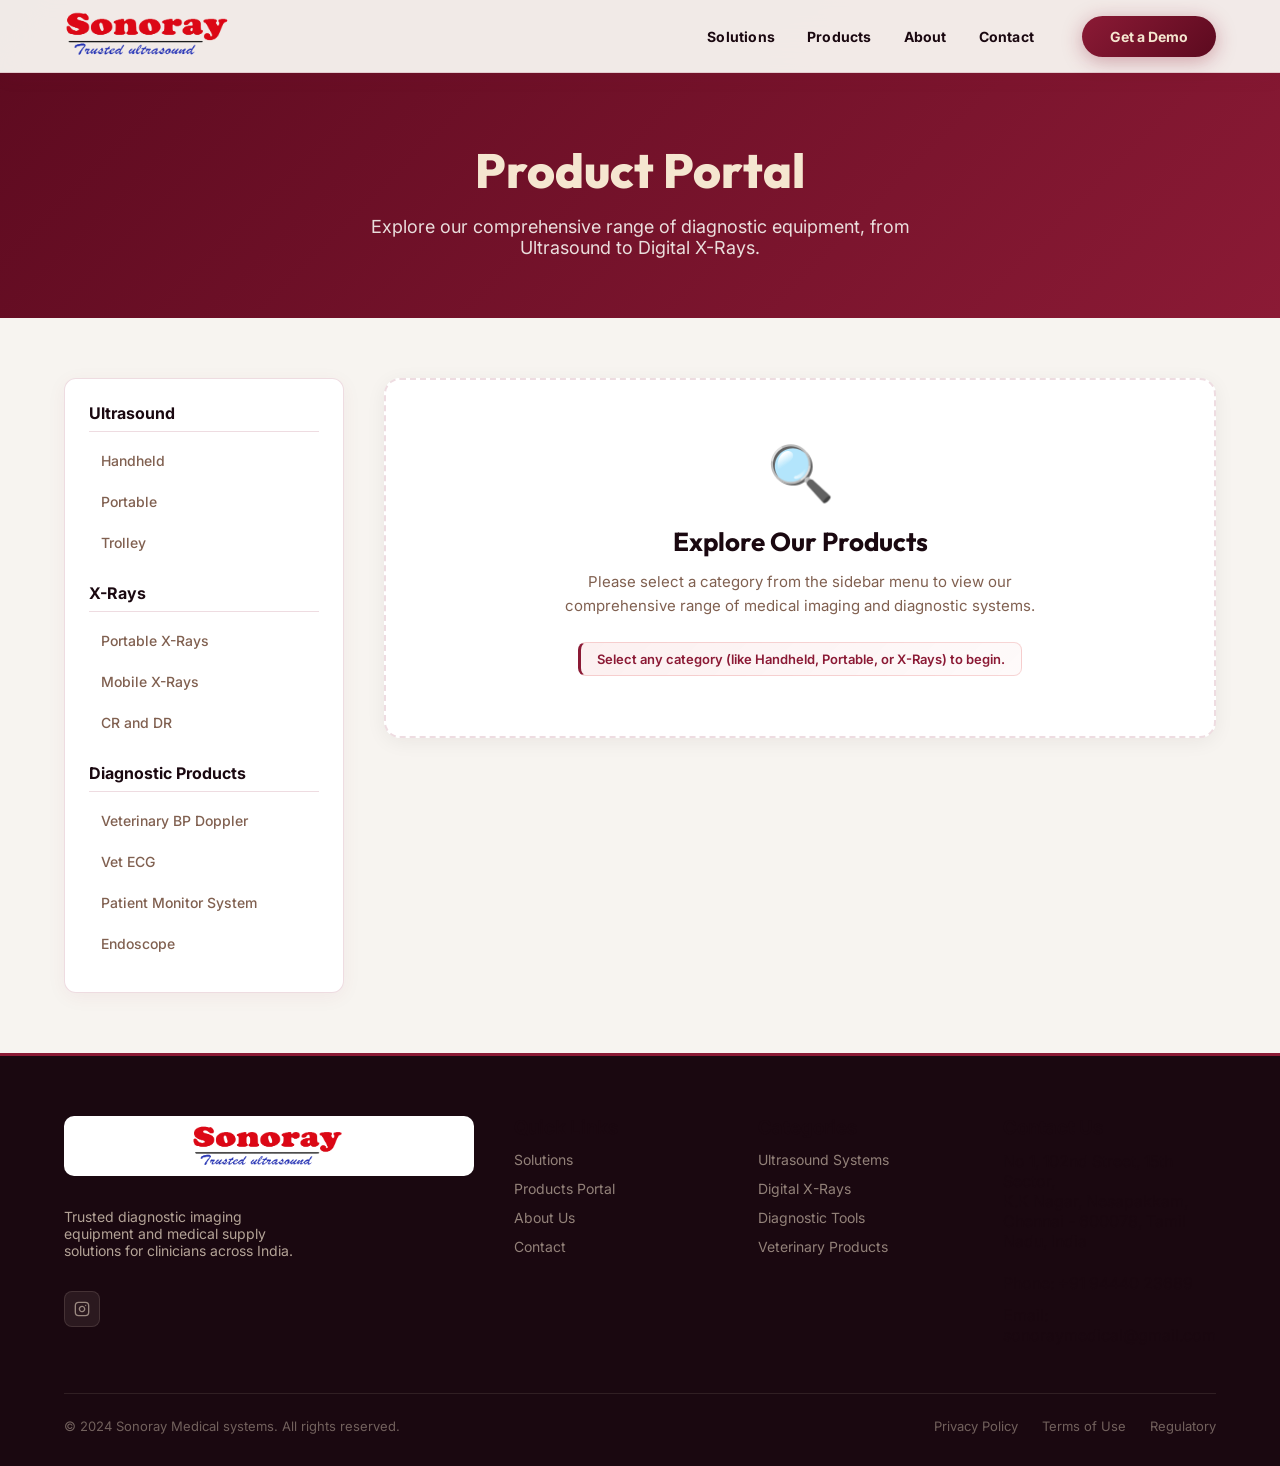
==== products.html @ 0aefc420 "Update footer social links: remove LinkedIn, Twitter/X, YouTube and replace with premium Instagram i" ====
<!DOCTYPE html>
<html lang="en">
<head>
  <meta charset="UTF-8" />
  <meta name="viewport" content="width=device-width, initial-scale=1.0"/>
  <title>Product Portal | Sonoray Medical Systems</title>
  <meta name="description" content="Explore our comprehensive catalogue of Ultrasound, X-Rays, and Diagnostic products."/>
  <link rel="preconnect" href="https://fonts.googleapis.com"/>
  <link rel="preconnect" href="https://fonts.gstatic.com" crossorigin/>
  <link href="https://fonts.googleapis.com/css2?family=Inter:wght@300;400;500;600;700;800;900&family=Outfit:wght@300;400;600;700;800&display=swap" rel="stylesheet"/>
  <link rel="stylesheet" href="style.css?v=6"/>
</head>
<body class="products-page">

  <!-- NAV -->
  <nav id="navbar">
    <div class="nav-inner">
      <a href="index.html" class="logo">
        <img src="sonoray-logo.jpg" alt="Sonoray Medical Systems" class="nav-logo-img"/>
      </a>
      <ul class="nav-links">
        <li><a href="index.html#solutions">Solutions</a></li>
        <li><a href="products.html" class="active" style="color: var(--red); font-weight: 800;">Products</a></li>
        <li><a href="index.html#about">About</a></li>
        <li><a href="index.html#contact">Contact</a></li>
      </ul>
      <a href="index.html#contact" class="btn btn-primary nav-cta">Get a Demo</a>
      <button class="hamburger" id="hamburger" aria-label="Menu">
        <span></span><span></span><span></span>
      </button>
    </div>
    <div class="mobile-menu" id="mobile-menu">
      <a href="index.html#solutions">Solutions</a>
      <a href="products.html" style="color: var(--red); font-weight: 800;">Products</a>
      <a href="index.html#about">About</a>
      <a href="index.html#contact">Contact</a>
      <a href="index.html#contact" class="btn btn-primary">Get a Demo</a>
    </div>
  </nav>

  <!-- PAGE HEADER -->
  <section class="page-header" style="padding: 140px 24px 60px; background: linear-gradient(135deg, var(--red-dark), var(--red)); color: #f5e6d0; text-align: center;">
    <div class="container">
      <h1 style="font-family: 'Outfit', sans-serif; font-size: 48px; font-weight: 800; margin-bottom: 16px;">Product Portal</h1>
      <p style="color: #f7f4f0; font-size: 18px; max-width: 600px; margin: 0 auto; opacity: 0.9;">Explore our comprehensive range of diagnostic equipment, from Ultrasound to Digital X-Rays.</p>
    </div>
  </section>

  <!-- PORTAL LAYOUT -->
  <section class="portal-section" style="padding: 60px 0; background: var(--bg);">
    <div class="container portal-layout">
      <!-- SIDEBAR -->
      <aside class="portal-sidebar">
        
        <div class="sidebar-category">
           <h3>Ultrasound</h3>
           <ul>
             <li><a href="#" class="portal-link" data-target="us-handheld">Handheld</a></li>
             <li><a href="#" class="portal-link" data-target="us-portable">Portable</a></li>
             <li><a href="#" class="portal-link" data-target="us-trolley">Trolley</a></li>
           </ul>
        </div>
        
        <div class="sidebar-category">
           <h3>X-Rays</h3>
           <ul>
             <li><a href="#" class="portal-link" data-target="xr-portable">Portable X-Rays</a></li>
             <li><a href="#" class="portal-link" data-target="xr-mobile">Mobile X-Rays</a></li>
             <li><a href="#" class="portal-link" data-target="xr-crdr">CR and DR</a></li>
           </ul>
        </div>

        <div class="sidebar-category">
           <h3>Diagnostic Products</h3>
           <ul>
             <li><a href="#" class="portal-link" data-target="diag-vetbp">Veterinary BP Doppler</a></li>
             <li><a href="#" class="portal-link" data-target="diag-vetecg">Vet ECG</a></li>
             <li><a href="#" class="portal-link" data-target="diag-monitor">Patient Monitor System</a></li>
             <li><a href="#" class="portal-link" data-target="diag-endoscope">Endoscope</a></li>
           </ul>
        </div>
      </aside>

      <!-- MAIN CONTENT -->
      <main class="portal-content">
         
         <!-- WELCOME PANE -->
         <div id="us-welcome" class="portal-pane" style="display: block; text-align: center; padding: 60px 24px; border: 2px dashed var(--border); border-radius: var(--radius); background: #fff; box-shadow: var(--shadow2);">
            <div style="font-size: 54px; margin-bottom: 20px; animation: float 4s ease-in-out infinite;">🔍</div>
            <h2 style="font-family: 'Outfit', sans-serif; font-size: 26px; color: var(--text); margin-bottom: 12px;">Explore Our Products</h2>
            <p style="color: var(--text2); font-size: 15px; max-width: 480px; margin: 0 auto 24px; line-height: 1.6;">Please select a category from the sidebar menu to view our comprehensive range of medical imaging and diagnostic systems.</p>
            <div class="prod-highlight" style="display: inline-block; margin: 0 auto; padding: 8px 16px; border-left: 3px solid var(--red);">
              Select any category (like Handheld, Portable, or X-Rays) to begin.
            </div>
         </div>
         
         <!-- ULTRASOUND: HANDHELD -->
         <div id="us-handheld" class="portal-pane" style="display: none;">
             <div class="section-header" style="text-align: left; margin-bottom: 40px;">
               <span class="section-tag">Ultrasound</span>
               <h2 style="font-size: 32px;">Handheld Probes</h2>
               <p>Ultra-portable, pocket-sized ultrasound devices compatible with smartphones and tablets for point-of-care and veterinary imaging.</p>
             </div>

             <!-- Edan Nano C5 EXP -->
             <div class="prod-detail-card" id="nano-c5">
               <div class="prod-detail-img-wrap">
                 <img src="nano-c5.jpg?v=1" alt="Edan Nano C5 EXP" class="prod-detail-img"/>
                 <div class="prod-model-badge">Nano C5 EXP</div>
               </div>
               <div class="prod-detail-content">
                 <div class="product-brand-tag">EDAN</div>
                 <h3>Edan Nano C5 EXP <span class="prod-type-label">Wireless Handheld Probe</span></h3>
                 <p class="prod-applications"><strong>Key Highlights:</strong> Pocket-sized wireless probe offering exceptional durability and continuous scanning via Android devices.</p>
                 <ul class="prod-features">
                   <li><strong>Compatibility:</strong> Suitable for both Human &amp; Veterinary diagnostics</li>
                   <li>Frequency: 2 - 5 MHz</li>
                   <li>Scan Modes: B, C, M, PW</li>
                   <li>Weight: Approx. 240g</li>
                   <li>Type-C Charging (Up to 5 hours continuous scanning)</li>
                   <li>Android Phones and Tablet Support</li>
                   <li>IP67 Durability (Water and Dust Resistant)</li>
                 </ul>
                 <a href="index.html#contact" class="btn btn-outline">Enquire Now</a>
               </div>
             </div>

             <!-- Edan Nano L12 EXP -->
             <div class="prod-detail-card reverse" id="nano-l12">
               <div class="prod-detail-img-wrap">
                 <img src="nano-l12.jpg?v=1" alt="Edan Nano L12 EXP" class="prod-detail-img"/>
                 <div class="prod-model-badge">Nano L12 EXP</div>
               </div>
               <div class="prod-detail-content">
                 <div class="product-brand-tag">EDAN</div>
                 <h3>Edan Nano L12 EXP <span class="prod-type-label">Linear Handheld Probe</span></h3>
                 <p class="prod-applications"><strong>Key Highlights:</strong> High-frequency linear probe supporting both wired and wireless connection for precise superficial imaging.</p>
                 <ul class="prod-features">
                   <li><strong>Compatibility:</strong> Suitable for both Human &amp; Veterinary diagnostics</li>
                   <li>Frequency: 4.0 - 13.0 MHz</li>
                   <li>Scanning Depth: 0.5cm - 10cm</li>
                   <li>Scan Modes: B, C, M, PW, Power Doppler</li>
                   <li>Weight: Approx. 216g</li>
                   <li>Wired and Wireless connection to Android devices</li>
                   <li>Type-C Charging (Up to 5 hours continuous scanning)</li>
                 </ul>
                 <a href="index.html#contact" class="btn btn-outline">Enquire Now</a>
               </div>
             </div>

             <!-- Wired Endorectal Probe -->
             <div class="prod-detail-card" id="wired-endorectal">
               <div class="prod-detail-img-wrap">
                 <img src="wired-endorectal.jpg?v=1" alt="Wired Endorectal Probe" class="prod-detail-img"/>
                 <div class="prod-model-badge">Endorectal</div>
               </div>
               <div class="prod-detail-content">
                 <div class="product-brand-tag">SONORAY</div>
                 <h3>Wired Endorectal <span class="prod-type-label">Portable Vet Probe</span></h3>
                 <p class="prod-applications"><strong>Key Highlights:</strong> Specialised large animal pregnancy scanner compatible directly with Android smartphones and tablets.</p>
                 <ul class="prod-features">
                   <li><strong>Compatibility:</strong> Specialised for Veterinary diagnostics</li>
                   <li>Frequency: 5.5 - 7.5 MHz</li>
                   <li>Scan Depth: 3.0 to 12.0 cm</li>
                   <li>Scan Modes: B, M, 2B</li>
                   <li>Android Smartphones and Tablets Compatible</li>
                   <li>Portable Handheld Endo Rectal Probe design</li>
                 </ul>
                 <a href="index.html#contact" class="btn btn-outline">Enquire Now</a>
               </div>
             </div>

             <!-- Farm Scanner -->
             <div class="prod-detail-card reverse" id="farm-scanner">
               <div class="prod-detail-img-wrap">
                 <img src="farm-scanner.jpg?v=1" alt="Farm Scanner" class="prod-detail-img"/>
                 <div class="prod-model-badge featured-model">Farm Scanner</div>
               </div>
               <div class="prod-detail-content">
                 <div class="product-brand-tag">SONORAY</div>
                 <h3>Farm Scanner <span class="prod-type-label">Portable Veterinary Unit</span></h3>
                 <p class="prod-applications"><strong>Key Highlights:</strong> Rugged, standalone portable scanner with built-in color display designed for field veterinary work.</p>
                 <ul class="prod-features">
                   <li><strong>Compatibility:</strong> Specialised for Veterinary diagnostics</li>
                   <li>Frequency: 2.0 - 10.0 MHz</li>
                   <li>5.8 inch Color Transflective TFT Display</li>
                   <li>Weight: 0.6 kg (including battery)</li>
                   <li>Dimensions: 250mm x 120mm x 40mm</li>
                   <li>420 frame cine loop memory</li>
                 </ul>
                 <a href="index.html#contact" class="btn btn-primary">Enquire Now</a>
               </div>
             </div>

             <!-- Interchangeable Probes System -->
             <div class="prod-detail-card" id="interchangeable-probes">
               <div class="prod-detail-img-wrap">
                 <img src="interchangeable-probes.jpg?v=1" alt="Interchangeable Probes Ultrasound" class="prod-detail-img"/>
                 <div class="prod-model-badge">Multi-Probe System</div>
               </div>
               <div class="prod-detail-content">
                 <div class="product-brand-tag">SONORAY</div>
                 <h3>Interchangeable Probes <span class="prod-type-label">Versatile Pocket Ultrasound</span></h3>
                 <p class="prod-applications"><strong>Key Highlights:</strong> A single pocket-sized base unit that supports 10 different interchangeable 128-element probes for ultimate versatility.</p>
                 <ul class="prod-features">
                   <li><strong>Compatibility:</strong> Suitable for both Human &amp; Veterinary diagnostics</li>
                   <li>Pocket Sized Ultrasound with 10 interchangeable probes</li>
                   <li>128 Elements Probes</li>
                   <li>Imaging modes: B, B+B, B/M, C, PW, PDI, B+C+PW</li>
                   <li>Android, iOS, Windows Supported</li>
                   <li>Supports Wireless and USB Type-C Wired Charging</li>
                   <li>Dual-screen analysis, image/video saving, annotations, &amp; report printing</li>
                 </ul>
                 <a href="index.html#contact" class="btn btn-outline">Enquire Now</a>
               </div>
             </div>

             <!-- C10 RS Microconvex Wireless Probe -->
             <div class="prod-detail-card reverse" id="c10rs-probe">
               <div class="prod-detail-img-wrap">
                 <img src="c10rs-probe.jpg?v=1" alt="C10 RS Microconvex Wireless Probe" class="prod-detail-img"/>
                 <div class="prod-model-badge">C10 RS Microconvex</div>
               </div>
               <div class="prod-detail-content">
                 <div class="product-brand-tag">SONORAY</div>
                 <h3>C10 RS Microconvex <span class="prod-type-label">Wireless Probe</span></h3>
                 <p class="prod-applications"><strong>Key Highlights:</strong> High-performance wireless microconvex probe with a massive 4200 mAh battery for extended use.</p>
                 <ul class="prod-features">
                   <li><strong>Compatibility:</strong> Suitable for both Human &amp; Veterinary diagnostics</li>
                   <li>Frequency: 5 - 7 MHz</li>
                   <li>Scanning Depth: 60mm to 160 mm</li>
                   <li>Imaging Modes: B, B+M, C, PW, Power Doppler</li>
                   <li>Supporting Devices: Android, iOS, Windows</li>
                   <li>Massive Battery: 4200 mAh</li>
                   <li>Weight: 221g</li>
                 </ul>
                 <a href="index.html#contact" class="btn btn-outline">Enquire Now</a>
               </div>
             </div>

         </div>

         <!-- ULTRASOUND: PORTABLE -->
         <div id="us-portable" class="portal-pane" style="display: none;">
             <div class="section-header" style="text-align: left; margin-bottom: 40px;">
               <span class="section-tag">Ultrasound</span>
               <h2 style="font-size: 32px;">Portable Systems</h2>
               <p>Lightweight, versatile diagnostic systems designed for point-of-care and mobile applications.</p>
             </div>
             
             <!-- DS-30 Plus -->
             <div class="prod-detail-card" id="ds30plus">
               <div class="prod-detail-img-wrap">
                 <img src="ds30plus.png?v=1" alt="DS-30 Plus Ultrasound Machine" class="prod-detail-img"/>
                 <div class="prod-model-badge">DS-30 Plus</div>
               </div>
               <div class="prod-detail-content">
                 <div class="product-brand-tag">SONORAY</div>
                 <h3>DS-30 Plus <span class="prod-type-label">Digital Ultrasonic Diagnostic Imaging System</span></h3>
                 <p class="prod-applications"><strong>Applications:</strong> Abdominal &middot; Urology &middot; GYN &middot; OB &middot; Pediatric &middot; Small Parts &middot; Cardiology &middot; Peripheral Vessels</p>
                 <ul class="prod-features">
                   <li><strong>Compatibility:</strong> Suitable for both Human & Veterinary diagnostics</li>
                   <li>12.1" TFT LCD Monitor</li>
                   <li>Dual Transducer Connector</li>
                   <li>THI &ndash; Tissue Harmonic Imaging</li>
                   <li>8 Segment TGC</li>
                   <li>Weighs Only 6 Kgs</li>
                   <li>Pulse Wave Doppler</li>
                   <li>Imaging Modes: B, B+B, B+M, M, 4B</li>
                   <li>Up to 4GB Expandable Memory</li>
                   <li>256 Frames Cine Loop</li>
                 </ul>
                 <a href="index.html#contact" class="btn btn-outline">Enquire Now</a>
               </div>
             </div>

             <!-- DS-50 -->
             <div class="prod-detail-card reverse" id="ds50">
               <div class="prod-detail-img-wrap">
                 <img src="ds50.png?v=1" alt="DS-50 Digital Color Doppler" class="prod-detail-img"/>
                 <div class="prod-model-badge">DS-50</div>
               </div>
               <div class="prod-detail-content">
                 <div class="product-brand-tag">SONORAY</div>
                 <h3>DS-50 <span class="prod-type-label">Digital Color Doppler System</span></h3>
                 <p class="prod-applications"><strong>Imaging Modes:</strong> B &middot; B+B &middot; CPA &middot; DPD &middot; 4B &middot; B/M &middot; M &middot; THI &middot; PW</p>
                 <ul class="prod-features">
                   <li><strong>Compatibility:</strong> Suitable for both Human & Veterinary diagnostics</li>
                   <li>12.1" LED Monitor with Tilt Facility (30&deg;)</li>
                   <li>2 Transducer Connectors</li>
                   <li>Colour Power Angio</li>
                   <li>Linux Based System</li>
                   <li>Speckle Reduction Algorithm (SRA)</li>
                   <li>Compound Imaging &amp; Trapezoid Imaging</li>
                   <li>i-Imaging (Intelligent Image Optimization)</li>
                   <li>Automatic PW Trace</li>
                   <li>Multi Frequency Transducers</li>
                   <li>2000+ Image Storage</li>
                   <li>256 Frames CINE Loop &middot; 1 USB Port</li>
                 </ul>
                 <a href="index.html#contact" class="btn btn-outline">Enquire Now</a>
               </div>
             </div>

             <!-- DS-50 Plus -->
             <div class="prod-detail-card" id="ds50plus">
               <div class="prod-detail-img-wrap">
                 <img src="ds50plus.png?v=1" alt="DS-50 Plus Digital Color Doppler" class="prod-detail-img"/>
                 <div class="prod-model-badge featured-model">DS-50 Plus</div>
               </div>
               <div class="prod-detail-content">
                 <div class="product-brand-tag">SONORAY</div>
                 <h3>DS-50 Plus <span class="prod-type-label">Digital Color Doppler System</span></h3>
                 <p class="prod-applications"><strong>Imaging Modes:</strong> B &middot; B+B &middot; 4B &middot; M &middot; Color &middot; PWD &middot; HPRF &middot; Power Doppler &middot; DUAL LIVE (B &amp; Color/PDI) &middot; Duplex / Triplex Imaging</p>
                 <ul class="prod-features">
                   <li><strong>Compatibility:</strong> Suitable for both Human & Veterinary diagnostics</li>
                   <li>12.1" LCD Monitor</li>
                   <li>2 Transducer Connectors</li>
                   <li>Speckle Reduction Algorithm (SRA)</li>
                   <li>THI &middot; TSI &middot; Digital Beam Forming</li>
                   <li>Spatial Compound Imaging</li>
                   <li>Phase Inversion Harmonic Imaging</li>
                   <li>Multi Frequency Transducers</li>
                   <li>Software: OB &middot; GYN &middot; Cardiac &middot; Small Parts &middot; URO &middot; Peripheral &middot; Carotid &middot; Thyroid &middot; MSK &middot; Vascular</li>
                   <li>500GB Inbuilt Hard Disk</li>
                 </ul>
                 <div class="prod-highlight">&#10022; Ideal for multi-specialty clinics &amp; radiology centres</div>
                 <a href="index.html#contact" class="btn btn-primary">Enquire Now</a>
               </div>
             </div>

             <!-- DS-100 Plus -->
             <div class="prod-detail-card reverse" id="ds100plus">
               <div class="prod-detail-img-wrap">
                 <img src="ds100plus.png?v=1" alt="DS-100 Plus Portable Color Doppler" class="prod-detail-img"/>
                 <div class="prod-model-badge">DS-100 Plus</div>
               </div>
               <div class="prod-detail-content">
                 <div class="product-brand-tag">SONORAY</div>
                 <h3>DS-100 Plus <span class="prod-type-label">Digital Portable Color Doppler</span></h3>
                 <p class="prod-applications"><strong>Key Highlights:</strong> Lightweight portable system with internal battery &mdash; designed for ward rounds &amp; mobile use</p>
                 <ul class="prod-features">
                   <li><strong>Compatibility:</strong> Suitable for both Human & Veterinary diagnostics</li>
                   <li>15.6" Monitor &amp; 10.1" Touch Pad</li>
                   <li>Weight Less Than 4.5 Kgs</li>
                   <li>In-built Battery &mdash; 2 Hours Continuous Use</li>
                   <li>Color Doppler Flow Imaging</li>
                   <li>Pulse Wave / Continuous Wave Doppler</li>
                   <li>Power Doppler &amp; Adoptive Doppler Imaging</li>
                   <li>Trapezoidal Imaging</li>
                   <li>Tissue Harmonic Imaging</li>
                   <li>Anatomical M-Mode for Cardiac Imaging</li>
                   <li>Internal Image Storage 500GB</li>
                   <li>Android Operated System</li>
                 </ul>
                 <a href="index.html#contact" class="btn btn-outline">Enquire Now</a>
               </div>
             </div>

             <!-- SonoScape E2V -->
             <div class="prod-detail-card" id="sonoscape-e2v">
               <div class="prod-detail-img-wrap">
                 <img src="ss-e2v.png?v=1" alt="SonoScape E2V" class="prod-detail-img ss-machine-img"/>
                 <div class="prod-model-badge">E2V</div>
               </div>
               <div class="prod-detail-content">
                 <div class="product-brand-tag ss-brand-tag">SONOSCAPE</div>
                 <h3>SonoScape E2V <span class="prod-type-label">Portable Color Doppler System</span></h3>
                 <p class="prod-applications"><strong>Applications:</strong> Abdominal &middot; Gynecology &middot; Obstetrics &middot; Cardiology &middot; MSK &middot; Small Parts &middot; Ophthalmology &middot; Anesthesiology</p>
                 <ul class="prod-features">
                   <li>15.6" HD LCD Monitor with Full-Screen Mode</li>
                   <li>Lightweight &amp; Compact &mdash; approx. 6 Kgs</li>
                   <li>2 Active Probe Ports (expandable to 3)</li>
                   <li>90 Min Battery Life (up to 3 hrs with extender)</li>
                   <li>Dynamic Multi-Beam Imaging (&mu;-Scan)</li>
                   <li>Spatial Compound Imaging &amp; THI</li>
                   <li>Color Doppler &middot; Power Doppler &middot; PW &middot; CW Doppler</li>
                   <li>Real-Time Panoramic Imaging &amp; Vis-Needle</li>
                   <li>DICOM 3.0 Compliant &middot; 2&times; USB Ports</li>
                   <li>One-Click Auto-Optimization</li>
                 </ul>
                 <a href="index.html#contact" class="btn btn-sonoscape">Enquire Now</a>
               </div>
             </div>

         </div>

         <!-- ULTRASOUND: TROLLEY -->
         <div id="us-trolley" class="portal-pane" style="display: none;">
             <div class="section-header" style="text-align: left; margin-bottom: 40px;">
               <span class="section-tag">Ultrasound</span>
               <h2 style="font-size: 32px;">Trolley Systems</h2>
               <p>Advanced diagnostic workstations built for high-volume imaging centers and multi-specialty hospitals.</p>
             </div>
             
             <!-- DS-150 Plus -->
             <div class="prod-detail-card" id="ds150plus">
               <div class="prod-detail-img-wrap">
                 <img src="ds150plus.png?v=1" alt="DS-150 Plus Digital Color Doppler" class="prod-detail-img"/>
                 <div class="prod-model-badge featured-model">DS-150 Plus</div>
               </div>
               <div class="prod-detail-content">
                 <div class="product-brand-tag">SONORAY</div>
                 <h3>DS-150 Plus <span class="prod-type-label">Digital Color Doppler</span></h3>
                 <p class="prod-applications"><strong>Imaging Modes:</strong> B &middot; B/B &middot; B/M &middot; 4B &middot; Color Doppler Flow Imaging &middot; Pulse Wave Doppler &middot; Power Doppler</p>
                 <ul class="prod-features">
                   <li><strong>Compatibility:</strong> Suitable for both Human & Veterinary diagnostics</li>
                   <li>19" LCD Monitor</li>
                   <li>4 Ports Connector</li>
                   <li>Speckle Resistance</li>
                   <li>Multi-Beam Forming &amp; Beam Forming Optimization</li>
                   <li>Spatial Compound Imaging</li>
                   <li>Large Capacity Integrated Hard Disk</li>
                   <li>Multi Frequency Transducers</li>
                   <li>Software: ABD &middot; OB &middot; GYN &middot; Cardiac &middot; Small Parts &middot; URO &middot; Vascular</li>
                   <li>180&deg; Rotatable Display</li>
                 </ul>
                 <div class="prod-highlight">&#10022; Premium trolley system for high-volume radiology departments</div>
                 <a href="index.html#contact" class="btn btn-primary">Enquire Now</a>
               </div>
             </div>

             <!-- DS-200 Plus -->
             <div class="prod-detail-card reverse" id="ds200plus">
               <div class="prod-detail-img-wrap">
                 <img src="ds200plus.png?v=2" alt="DS-200 Plus Trolley Color Doppler" class="prod-detail-img"/>
                 <div class="prod-model-badge featured-model">DS-200 Plus</div>
               </div>
               <div class="prod-detail-content">
                 <div class="product-brand-tag">SONORAY</div>
                 <h3>DS-200 Plus <span class="prod-type-label">Digital Trolley Color Doppler</span></h3>
                 <p class="prod-applications"><strong>Key Highlights:</strong> Flagship trolley system with the most comprehensive imaging modes and software packages</p>
                 <ul class="prod-features">
                   <li><strong>Compatibility:</strong> Suitable for both Human & Veterinary diagnostics</li>
                   <li>21.5" Monitor &amp; 14" Touch Pad</li>
                   <li>Standard 3 Ports Connectivity Simultaneously</li>
                   <li>In-built Battery &mdash; 2 Hours Continuous Use</li>
                   <li>Color Doppler Flow Imaging</li>
                   <li>Pulse Wave / Continuous Wave Doppler</li>
                   <li>Tissue Harmonic Imaging</li>
                   <li>Elastography Imaging</li>
                   <li>Auto IMT &middot; Anatomic M-Mode</li>
                   <li>TAI &ndash; Tissue Adopting Imaging</li>
                   <li>TDI &ndash; Tissue Doppler Imaging</li>
                   <li>Trapezoidal Imaging</li>
                   <li>eLearn Instruction Software</li>
                   <li>Internal Image Storage 500GB</li>
                   <li>Output: S-Video &middot; 2&times; USB &middot; HDMI &middot; Ethernet</li>
                 </ul>
                 <div class="prod-highlight">&#10022; Top-of-the-line flagship &mdash; ideal for tertiary care &amp; advanced imaging centres</div>
                 <a href="index.html#contact" class="btn btn-primary">Enquire Now</a>
               </div>
             </div>
             
             <!-- SonoScape S12 -->
             <div class="prod-detail-card" id="sonoscape-s12">
               <div class="prod-detail-img-wrap">
                 <img src="ss-s12.png?v=1" alt="SonoScape S12" class="prod-detail-img ss-machine-img"/>
                 <div class="prod-model-badge">S12</div>
               </div>
               <div class="prod-detail-content">
                 <div class="product-brand-tag ss-brand-tag">SONOSCAPE</div>
                 <h3>SonoScape S12 <span class="prod-type-label">Color Doppler Trolley System</span></h3>
                 <p class="prod-applications"><strong>Imaging Modes:</strong> B &middot; M &middot; Color Doppler &middot; DPI &middot; PW Doppler &middot; Anatomical M &middot; Color M &middot; Duplex &middot; 3D/4D</p>
                 <ul class="prod-features">
                   <li>15" HD LED Articulating Monitor</li>
                   <li>4 Active Transducer Ports</li>
                   <li>3D/4D Imaging &mdash; ideal for OB/GYN</li>
                   <li>Pulse Inversion Harmonic Imaging</li>
                   <li>&mu;-Scan Speckle Reduction Technology</li>
                   <li>Spatial Compound Imaging (SCI)</li>
                   <li>Real-Time Panoramic Imaging</li>
                   <li>Auto-IMT (Intima-Media Thickness)</li>
                   <li>DICOM 3.0 &middot; USB &middot; DVD &middot; PDF Export</li>
                   <li>Software: ABD &middot; OB &middot; GYN &middot; Cardiac &middot; URO &middot; MSK &middot; Vascular &middot; Pediatric</li>
                 </ul>
                 <div class="prod-highlight">&#10022; Ideal for multi-specialty hospitals &amp; radiology departments</div>
                 <a href="index.html#contact" class="btn btn-sonoscape">Enquire Now</a>
               </div>
             </div>
             
             <!-- SonoScape Propet 60 -->
             <div class="prod-detail-card reverse" id="sonoscape-propet60">
               <div class="prod-detail-img-wrap">
                 <img src="ss-propet60.png?v=1" alt="SonoScape Propet 60" class="prod-detail-img ss-machine-img"/>
                 <div class="prod-model-badge featured-model">Propet 60</div>
               </div>
               <div class="prod-detail-content">
                 <div class="product-brand-tag ss-brand-tag">SONOSCAPE</div>
                 <h3>SonoScape Propet 60 <span class="prod-type-label">AI-Powered Premium Trolley System</span></h3>
                 <p class="prod-applications"><strong>Key Highlights:</strong> Flagship system with the Wis+ AI platform &mdash; deep learning for automated tissue analysis and superior diagnostic precision</p>
                 <ul class="prod-features">
                   <li>21.5" HD LED Monitor</li>
                   <li>13.3" Tilt Touch Panel</li>
                   <li>5 Active Probe Ports + 1 Pedoff Port</li>
                   <li>Wis+ AI Platform &mdash; Deep Learning Analysis</li>
                   <li>Micro F Technology &mdash; Micro-Vessel Visualization</li>
                   <li>Advanced 3D/4D Rendering (S-Live &amp; Silhouette)</li>
                   <li>Myocardium Quantitative Analysis (MQA)</li>
                   <li>Stress Echo &amp; Tissue Doppler Imaging</li>
                   <li>In-built Battery &middot; Wi-Fi &middot; Gel Warmer</li>
                   <li>Software: ABD &middot; Cardiac &middot; GYN/OB &middot; MSK &middot; URO &middot; Vascular &middot; Anaesthesia &middot; Pelvic Floor</li>
                 </ul>
                 <div class="prod-highlight">&#10022; Our most advanced AI-assisted system for precision diagnostics</div>
                 <a href="index.html#contact" class="btn btn-sonoscape">Enquire Now</a>
               </div>
             </div>

         </div>

         <!-- X-RAYS: PORTABLE -->
         <div id="xr-portable" class="portal-pane" style="display: none;">
             <div class="section-header" style="text-align: left; margin-bottom: 40px;">
               <span class="section-tag">X-Rays</span>
               <h2 style="font-size: 32px;">Portable X-Rays</h2>
               <p>High-frequency portable X-Ray solutions for bedside and field diagnostics.</p>
             </div>

             <!-- Alerio Smart 1600 -->
             <div class="prod-detail-card" id="alerio-1600">
               <div class="prod-detail-img-wrap">
                 <img src="alerio1600.jpg?v=1" alt="Alerio Smart 1600 Portable X-Ray" class="prod-detail-img ss-machine-img"/>
                 <div class="prod-model-badge">Smart 1600</div>
               </div>
               <div class="prod-detail-content">
                 <div class="product-brand-tag">ALERIO</div>
                 <h3>Alerio Smart 1600 <span class="prod-type-label">Battery Powered Portable X-Ray</span></h3>
                 <p class="prod-applications"><strong>Key Highlights:</strong> Ultra-lightweight, cordless X-ray unit designed for emergencies, field hospitals, and point-of-care.</p>
                 <ul class="prod-features">
                   <li><strong>Compatibility:</strong> Suitable for both Human & Veterinary diagnostics</li>
                   <li>Peak Power: 1.6 kW</li>
                   <li>kV Range: 40 kV – 90 kV</li>
                   <li>Weight: &lt; 10 kg</li>
                   <li>Focal Spot: 0.8 mm (Stationary Anode)</li>
                   <li>Rechargeable Li-ion Battery (100+ exposures/charge)</li>
                   <li>Wireless exposure switch included</li>
                 </ul>
                 <div class="prod-highlight">&#10022; True cordless mobility for any medical camp or ICU</div>
                 <a href="index.html#contact" class="btn btn-outline">Enquire Now</a>
               </div>
             </div>

             <!-- Alerio Smart 2800 -->
             <div class="prod-detail-card reverse" id="alerio-2800">
               <div class="prod-detail-img-wrap">
                 <img src="alerio2800.jpg?v=1" alt="Alerio Smart 2800 Portable X-Ray" class="prod-detail-img ss-machine-img"/>
                 <div class="prod-model-badge featured-model">Smart 2800</div>
               </div>
               <div class="prod-detail-content">
                 <div class="product-brand-tag">ALERIO</div>
                 <h3>Alerio Smart 2800 <span class="prod-type-label">High-Frequency Portable X-Ray</span></h3>
                 <p class="prod-applications"><strong>Key Highlights:</strong> A versatile, high-power system perfect for small clinics and mobile diagnostic vehicles.</p>
                 <ul class="prod-features">
                   <li><strong>Compatibility:</strong> Suitable for both Human & Veterinary diagnostics</li>
                   <li>Peak Power: 2.8 kW (Up to 70 mA)</li>
                   <li>Tube Voltage: 40 kV – 100 kV</li>
                   <li>Weight: &lt; 12 kg</li>
                   <li>Focal Spot: 1.2 mm</li>
                   <li>Advanced High-Frequency Inverter (100+ kHz)</li>
                   <li>Digital Control Panel with pre-programmed settings</li>
                 </ul>
                 <div class="prod-highlight">&#10022; Combines mobile versatility with powerful hospital-grade imaging</div>
                 <a href="index.html#contact" class="btn btn-primary">Enquire Now</a>
               </div>
             </div>

         </div>

         <!-- X-RAYS: MOBILE -->
         <div id="xr-mobile" class="portal-pane" style="display: none;">
             <div class="section-header" style="text-align: left; margin-bottom: 40px;">
               <span class="section-tag">X-Rays</span>
               <h2 style="font-size: 32px;">Mobile X-Rays</h2>
               <p>Manoeuvrable, high-capacity mobile X-Ray units for hospital wards and ICUs.</p>
             </div>

             <!-- Alerio Smart 4200 -->
             <div class="prod-detail-card" id="alerio-4200">
               <div class="prod-detail-img-wrap">
                 <img src="alerio4200.jpg?v=1" alt="Alerio Smart 4200 Mobile X-Ray" class="prod-detail-img"/>
                 <div class="prod-model-badge">Smart 4200</div>
               </div>
               <div class="prod-detail-content">
                 <div class="product-brand-tag">ALERIO</div>
                 <h3>Alerio Smart 4200 <span class="prod-type-label">High-Frequency Mobile X-Ray</span></h3>
                 <p class="prod-applications"><strong>Key Highlights:</strong> Advanced dual-focus mobile unit offering high-quality imaging at lower exposure settings for ERs and bedsides.</p>
                 <ul class="prod-features">
                   <li><strong>Compatibility:</strong> Suitable for both Human &amp; Veterinary diagnostics</li>
                   <li>Output Power: 4.2 kW (at 100 kV)</li>
                   <li>Output kV Range: 40 kV &ndash; 120 kV</li>
                   <li>mAs Range: 0.1 &ndash; 250 mAs (up to 100 mA)</li>
                   <li>Dual Focal Spot: 0.6 mm (Small) / 1.8 mm (Large)</li>
                   <li>Digital command and control with APR settings</li>
                   <li>Built-in voltage stabilizer</li>
                 </ul>
                 <a href="index.html#contact" class="btn btn-outline">Enquire Now</a>
               </div>
             </div>

             <!-- Alerio Smart 5000 -->
             <div class="prod-detail-card reverse" id="alerio-5000">
               <div class="prod-detail-img-wrap">
                 <img src="alerio5000.jpg?v=1" alt="Alerio Smart 5000 Mobile X-Ray" class="prod-detail-img"/>
                 <div class="prod-model-badge featured-model">Smart 5000</div>
               </div>
               <div class="prod-detail-content">
                 <div class="product-brand-tag">ALERIO</div>
                 <h3>Alerio Smart 5000 <span class="prod-type-label">High-Frequency Mobile X-Ray</span></h3>
                 <p class="prod-applications"><strong>Key Highlights:</strong> Powerful 5kW HF DC generator technology for stable radiation and high-contrast images in hospital wards and ICUs.</p>
                 <ul class="prod-features">
                   <li><strong>Compatibility:</strong> Suitable for both Human &amp; Veterinary diagnostics</li>
                   <li>Output Power: 5.0 kW</li>
                   <li>Output kV Range: 40 kV &ndash; 100 kV</li>
                   <li>mAs Range: 0.3 &ndash; 250 mAs (up to 120 mA)</li>
                   <li>Focal Spot Size: 2.2 mm (Stationary Anode)</li>
                   <li>Maneuverable footprint (Weight: &lt; 80 kg)</li>
                   <li>Manual collimator with LED illumination</li>
                 </ul>
                 <a href="index.html#contact" class="btn btn-primary">Enquire Now</a>
               </div>
             </div>

         </div>

         <!-- X-RAYS: CR and DR -->
         <div id="xr-crdr" class="portal-pane" style="display: none;">
             <div class="section-header" style="text-align: left; margin-bottom: 40px;">
               <span class="section-tag">X-Rays</span>
               <h2 style="font-size: 32px;">CR and DR Systems</h2>
               <p>Computed Radiography and Digital Radiography systems for instant, high-quality digital imaging.</p>
             </div>

             <!-- Edusoft ERAY Gold -->
             <div class="prod-detail-card" id="eray-gold">
               <div class="prod-detail-img-wrap">
                 <img src="eray-gold.jpg?v=1" alt="Edusoft ERAY Gold Flat Panel Detector" class="prod-detail-img"/>
                 <div class="prod-model-badge">ERAY Gold</div>
               </div>
               <div class="prod-detail-content">
                 <div class="product-brand-tag">EDUSOFT</div>
                 <h3>ERAY Gold <span class="prod-type-label">Wireless Flat Panel Detector</span></h3>
                 <p class="prod-applications"><strong>Key Highlights:</strong> A premium, robust wireless DR detector delivering full high-resolution images in under 2 seconds for highly efficient workflows.</p>
                 <ul class="prod-features">
                   <li><strong>Compatibility:</strong> Suitable for both Human &amp; Veterinary diagnostics</li>
                   <li>Scintillator: CsI (Cesium Iodide) for superior image quality</li>
                   <li>Pixel Size: 140 &mu;m (16-bit Grayscale)</li>
                   <li>Sizes Available: 14"x17" and 17"x17"</li>
                   <li>Weight: 2.7 kg (with battery)</li>
                   <li>Battery Life: &gt; 8 hours (Supports hot-swappable dual batteries)</li>
                   <li>Durability: IPX6 Water-Resistant, 300kg load capacity</li>
                 </ul>
                 <a href="index.html#contact" class="btn btn-outline">Enquire Now</a>
               </div>
             </div>

             <!-- Konica Minolta AeroX DR -->
             <div class="prod-detail-card reverse" id="aerox-dr">
               <div class="prod-detail-img-wrap">
                 <img src="aerox-dr.jpg?v=1" alt="Konica Minolta AeroX DR System" class="prod-detail-img"/>
                 <div class="prod-model-badge featured-model">AeroX DR</div>
               </div>
               <div class="prod-detail-content">
                 <div class="product-brand-tag">KONICA MINOLTA</div>
                 <h3>AeroX DR <span class="prod-type-label">Digital Radiography System</span></h3>
                 <p class="prod-applications"><strong>Key Highlights:</strong> A lightweight, highly reliable wireless DR solution backed by Konica Minolta's imaging legacy, perfect for seamless PACS integration.</p>
                 <ul class="prod-features">
                   <li><strong>Compatibility:</strong> Suitable for both Human &amp; Veterinary diagnostics</li>
                   <li>Scintillator: High-sensitivity CsI (Cesium Iodide)</li>
                   <li>Resolution: 3072 x 3072 pixels (100 &mu;m pixel size)</li>
                   <li>Lightweight Design: Approx. 2.6 kg (with battery)</li>
                   <li>Image Acquisition: Less than 2 seconds</li>
                   <li>Connectivity: High-speed Wi-Fi &amp; Gigabit Ethernet</li>
                   <li>Durability: Carbon fiber construction, IPX6 rated</li>
                 </ul>
                 <a href="index.html#contact" class="btn btn-primary">Enquire Now</a>
               </div>
             </div>

         </div>

         <!-- DIAGNOSTICS -->
         <div id="diag-vetbp" class="portal-pane" style="display: none;">
             <div class="section-header" style="text-align: left; margin-bottom: 40px;">
               <span class="section-tag">Diagnostic Products</span>
               <h2 style="font-size: 32px;">Veterinary BP Doppler</h2>
             </div>
                          <!-- Sonodop Vet -->
             <div class="prod-detail-card" id="sonodop-vet">
               <div class="prod-detail-img-wrap">
                 <img src="sonodop-vet.jpg?v=2" alt="Sonodop Vet BP Doppler" class="prod-detail-img"/>
                 <div class="prod-model-badge">Sonodop Vet</div>
               </div>
               <div class="prod-detail-content">
                 <div class="product-brand-tag">SONORAY</div>
                 <h3>Sonodop Vet <span class="prod-type-label">Veterinary Blood Flow Doppler</span></h3>
                 <p class="prod-applications"><strong>Key Highlights:</strong> High-sensitivity blood flow detector with spectrogram, specifically designed for small and exotic animal diagnostics.</p>
                 <ul class="prod-features">
                   <li><strong>Type:</strong> CW Ultrasonic Doppler with Spectrogram</li>
                   <li><strong>Doppler Frequency:</strong> 8 MHz</li>
                   <li><strong>Battery:</strong> Rechargeable Li-ion (35-40 hours continuous use)</li>
                   <li><strong>Sphygmomanometer:</strong> Certified 0-300 mmHg manometer with bulb pump</li>
                   <li><strong>Cuffs:</strong> Multi-size kit for limbs 3.3cm - 16.8cm</li>
                   <li><strong>Construction:</strong> High-impact ABS-PC durability</li>
                   <li><strong>Audio:</strong> High-quality built-in speaker and stereo headphone output</li>
                 </ul>
                 <a href="index.html#contact" class="btn btn-outline">Enquire Now</a>
               </div>
             </div>
         </div>

         <div id="diag-vetecg" class="portal-pane" style="display: none;">
             <div class="section-header" style="text-align: left; margin-bottom: 40px;">
               <span class="section-tag">Diagnostic Products</span>
               <h2 style="font-size: 32px;">Vet ECG</h2>
             </div>
             <div class="empty-state"><p><em>Products to be listed soon.</em></p></div>
         </div>

         <div id="diag-monitor" class="portal-pane" style="display: none;">
             <div class="section-header" style="text-align: left; margin-bottom: 40px;">
               <span class="section-tag">Diagnostic Products</span>
               <h2 style="font-size: 32px;">Patient Monitor System</h2>
             </div>
             <div class="empty-state"><p><em>Products to be listed soon.</em></p></div>
         </div>

         <div id="diag-endoscope" class="portal-pane" style="display: none;">
             <div class="section-header" style="text-align: left; margin-bottom: 40px;">
               <span class="section-tag">Diagnostic Products</span>
               <h2 style="font-size: 32px;">Endoscope</h2>
             </div>
             <div class="empty-state"><p><em>Products to be listed soon.</em></p></div>
         </div>

      </main>
    </div>
  </section>

  <!-- FOOTER -->
  <footer class="footer">
    <div class="container">
      <div class="footer-grid">
        <div class="footer-col">
          <img src="sonoray-logo.jpg" alt="Sonoray Medical Systems" class="footer-logo-img"/>
          <p style="margin-top:20px; font-size:14px; color:rgba(245,230,208,0.7); max-width: 250px; margin-bottom: 20px;">
            Trusted diagnostic imaging equipment and medical supply solutions for clinicians across India.
          </p>
          <div class="social-links">
            <a href="https://www.instagram.com/" target="_blank" aria-label="Instagram">
              <svg width="16" height="16" viewBox="0 0 24 24" fill="none" stroke="currentColor" stroke-width="2" stroke-linecap="round" stroke-linejoin="round"><rect x="2" y="2" width="20" height="20" rx="5" ry="5"></rect><path d="M16 11.37A4 4 0 1 1 12.63 8 4 4 0 0 1 16 11.37z"></path><line x1="17.5" y1="6.5" x2="17.51" y2="6.5"></line></svg>
            </a>
          </div>
        </div>
        <div class="footer-col">
          <h3>Quick Links</h3>
          <a href="index.html#solutions">Solutions</a>
          <a href="products.html">Products Portal</a>
          <a href="index.html#about">About Us</a>
          <a href="index.html#contact">Contact</a>
        </div>
        <div class="footer-col">
          <h3>Categories</h3>
          <a href="products.html">Ultrasound Systems</a>
          <a href="products.html">Digital X-Rays</a>
          <a href="products.html">Diagnostic Tools</a>
          <a href="products.html">Veterinary Products</a>
        </div>
        <div class="footer-col">
          <h3>Contact Us</h3>
          <p>No 1, 102nd Street, 15th Sector,<br/>K.K Nagar, Nesapakkam,<br/>Chennai - 600078, Tamil Nadu, India</p>
          <p style="margin-top: 10px;">Phone: +91 94440 23689</p>
          <p>Email: sonoraymedical@gmail.com</p>
        </div>
      </div>
      <div class="footer-bottom">
        <p>&copy; 2024 Sonoray Medical systems. All rights reserved.</p>
        <div class="footer-links">
          <a href="#">Privacy Policy</a>
          <a href="#">Terms of Use</a>
          <a href="#">Regulatory</a>
        </div>
      </div>
    </div>
  </footer>

  <script src="script.js?v=6"></script>
</body>
</html>
---- style.css ----
*, *::before, *::after { box-sizing: border-box; margin: 0; padding: 0; }

:root {
  --bg: #f7f4f0;
  --bg2: #e8ddd4;
  --surface: #ffffff;
  --surface2: #fcfbf9;
  --red: #8b1a35;
  --red2: #c02040;
  --red-dark: #5c0a1f;
  --red-light: #c02040;
  --text: #1a0810;
  --text2: #806050;
  --text3: #a08070;
  --border: rgba(139,26,53,0.15);
  --border2: rgba(139,26,53,0.08);
  --radius: 16px;
  --shadow: 0 8px 40px rgba(139,26,53,0.08);
  --shadow2: 0 4px 20px rgba(26,8,16,0.06);
}

html { scroll-behavior: smooth; }
body { font-family: 'Inter', sans-serif; background: var(--bg); color: var(--text); overflow-x: hidden; }
.container { max-width: 1200px; margin: 0 auto; padding: 0 24px; }

/* ── NAV ── */
#navbar {
  position: fixed; top: 0; left: 0; right: 0; z-index: 1000;
  background: rgba(247,244,240,0.96); backdrop-filter: blur(20px);
  border-bottom: 1px solid var(--border);
  box-shadow: 0 2px 20px rgba(139,26,53,0.08);
  transition: background 0.3s;
}
.nav-inner {
  max-width: 1200px; margin: 0 auto; padding: 0 24px;
  display: flex; align-items: center; gap: 32px; height: 72px;
}
.nav-logo-img { height: 52px; width: auto; object-fit: contain; }
.nav-links { display: flex; list-style: none; gap: 32px; margin-left: auto; }
.nav-links a { text-decoration: none; color: var(--text); font-size: 14px; font-weight: 700; transition: color 0.2s; letter-spacing: 0.2px; }
.nav-links a:hover { color: var(--red); }
.nav-cta { margin-left: 16px; }
.hamburger { display: none; flex-direction: column; gap: 5px; background: none; border: none; cursor: pointer; padding: 4px; }
.hamburger span { width: 24px; height: 2px; background: var(--red); border-radius: 2px; }
.mobile-menu { display: none; flex-direction: column; gap: 16px; padding: 20px 24px; border-top: 1px solid var(--border); background: var(--bg); }
.mobile-menu a { color: var(--text); text-decoration: none; font-size: 15px; font-weight: 600; transition: color 0.2s; }
.mobile-menu a:hover { color: var(--red); }
.mobile-menu.open { display: flex; }

/* ── BUTTONS ── */
.btn {
  display: inline-flex; align-items: center; gap: 8px;
  padding: 12px 28px; border-radius: 50px; font-size: 14px; font-weight: 700;
  text-decoration: none; cursor: pointer; border: none; transition: all 0.25s; white-space: nowrap;
}
.btn-primary {
  background: linear-gradient(135deg, var(--red), var(--red-dark));
  color: #f5e6d0;
  box-shadow: 0 4px 20px rgba(139,26,53,0.35);
}
.btn-primary:hover { transform: translateY(-2px); box-shadow: 0 8px 30px rgba(139,26,53,0.5); background: linear-gradient(135deg, var(--red-light), var(--red)); }
.btn-outline {
  background: transparent; color: #c8987a;
  border: 2px solid rgba(200,152,122,0.4);
}
.btn-outline:hover { background: rgba(200,152,122,0.1); transform: translateY(-2px); }
.btn-lg { padding: 16px 36px; font-size: 15px; }
.btn-full { width: 100%; justify-content: center; }

/* ── HERO ── */
#hero {
  position: relative; min-height: 100vh; display: flex; align-items: center;
  padding: 120px 24px 80px; max-width: 1200px; margin: 0 auto; gap: 60px;
}
.hero-bg { position: fixed; inset: 0; z-index: -1; pointer-events: none; overflow: hidden; background: linear-gradient(135deg, #1a0810 0%, #2d0f1c 50%, #3d1525 100%); }
.hero-grid {
  position: absolute; inset: 0;
  background-image: linear-gradient(rgba(204,0,0,0.04) 1px, transparent 1px),
    linear-gradient(90deg, rgba(204,0,0,0.04) 1px, transparent 1px);
  background-size: 50px 50px;
}
.hero-glow { position: absolute; border-radius: 50%; filter: blur(90px); pointer-events: none; }
.glow-1 { width: 600px; height: 600px; background: rgba(204,0,0,0.07); top: -150px; right: -100px; }
.glow-2 { width: 400px; height: 400px; background: rgba(204,0,0,0.05); bottom: 0; left: -80px; }

.hero-content { flex: 1; max-width: 580px; }
.hero-badge {
  display: inline-flex; align-items: center; gap: 8px;
  background: rgba(245,230,208,0.1); border: 1px solid rgba(245,230,208,0.2);
  padding: 8px 18px; border-radius: 50px; font-size: 13px; color: #c8987a;
  margin-bottom: 28px; font-weight: 600;
}
.badge-dot { width: 8px; height: 8px; border-radius: 50%; background: var(--red); animation: pulse 2s infinite; }
@keyframes pulse { 0%,100%{opacity:1;transform:scale(1)} 50%{opacity:0.5;transform:scale(1.3)} }

.hero-title { font-family: 'Outfit', sans-serif; font-size: clamp(38px,5vw,62px); font-weight: 800; line-height: 1.1; margin-bottom: 20px; color: #f5e6d0; }
.gradient-text { color: #c8987a; }
.hero-desc { font-size: 17px; color: #a08070; line-height: 1.7; margin-bottom: 36px; }
.hero-actions { display: flex; gap: 16px; flex-wrap: wrap; margin-bottom: 48px; }
.hero-stats { display: flex; align-items: center; gap: 24px; flex-wrap: wrap; }
.stat { display: flex; flex-direction: column; }
.stat-num { font-family: 'Outfit', sans-serif; font-size: 30px; font-weight: 800; color: #c8987a; }
.stat-label { font-size: 12px; color: #a08070; font-weight: 500; }
.stat-divider { width: 1px; height: 40px; background: rgba(245,230,208,0.2); }

.hero-visual { flex: 1; display: flex; justify-content: center; align-items: center; position: relative; min-height: 500px; }
.hero-img-wrap { position: relative; display: flex; justify-content: center; align-items: center; }
.hero-img { width: 360px; max-width: 100%; border-radius: 24px; position: relative; z-index: 2; filter: drop-shadow(0 20px 60px rgba(204,0,0,0.2)); animation: float 4s ease-in-out infinite; }
@keyframes float { 0%,100%{transform:translateY(0)} 50%{transform:translateY(-16px)} }

.hero-img-ring { position: absolute; border-radius: 50%; border: 1.5px solid rgba(204,0,0,0.12); animation: ripple 4s ease-out infinite; }
.ring-1 { width: 420px; height: 420px; animation-delay: 0s; }
.ring-2 { width: 520px; height: 520px; animation-delay: 0.8s; }
.ring-3 { width: 620px; height: 620px; animation-delay: 1.6s; }
@keyframes ripple { 0%{opacity:0.5;transform:scale(0.9)} 100%{opacity:0;transform:scale(1.1)} }

.hero-badge-float {
  position: absolute; background: #fff; border: 1.5px solid var(--border);
  padding: 10px 16px; border-radius: 12px; display: flex; align-items: center; gap: 8px;
  font-size: 12px; font-weight: 700; color: var(--text); z-index: 3;
  box-shadow: 0 4px 20px rgba(204,0,0,0.15);
}
.badge-ai { top: 60px; right: -20px; }
.badge-fda { bottom: 80px; left: -20px; }

/* ── MARQUEE ── */
.marquee-section {
  padding: 24px 0; border-top: 1px solid var(--border); border-bottom: 1px solid var(--border);
  background: linear-gradient(90deg, var(--red) 0%, var(--red-dark) 100%); overflow: hidden;
}
.marquee-label { text-align: center; font-size: 11px; color: rgba(255,255,255,0.7); text-transform: uppercase; letter-spacing: 2px; margin-bottom: 12px; font-weight: 600; }
.marquee-track { overflow: hidden; }
.marquee-inner { display: flex; gap: 60px; width: max-content; animation: marquee 28s linear infinite; }
.marquee-inner span { font-size: 14px; font-weight: 700; color: rgba(255,255,255,0.9); white-space: nowrap; }
@keyframes marquee { 0%{transform:translateX(0)} 100%{transform:translateX(-50%)} }

/* ── SECTIONS ── */
.section { padding: 100px 0; position: relative; background: var(--bg); }
.section-light { background: var(--bg2); }
.section-header { text-align: center; margin-bottom: 60px; }
.section-tag {
  display: inline-block; background: rgba(204,0,0,0.08); border: 1.5px solid rgba(204,0,0,0.25);
  color: var(--red); font-size: 11px; font-weight: 800; letter-spacing: 2.5px;
  text-transform: uppercase; padding: 6px 16px; border-radius: 50px; margin-bottom: 16px;
}
.section-header h2 { font-family: 'Outfit', sans-serif; font-size: clamp(28px,4vw,44px); font-weight: 800; margin-bottom: 14px; color: var(--text); }
.section-header p { color: var(--text2); font-size: 17px; max-width: 560px; margin: 0 auto; line-height: 1.7; }

/* ── SOLUTIONS ── */
.solutions-grid { display: grid; grid-template-columns: repeat(auto-fit, minmax(260px, 1fr)); gap: 24px; }
.solution-card {
  background: #fff; border: 1.5px solid var(--border2);
  border-radius: var(--radius); padding: 32px;
  transition: all 0.4s cubic-bezier(0.175, 0.885, 0.32, 1.275);
  box-shadow: var(--shadow2);
  cursor: pointer;
}
.solution-card:hover {
  transform: translateY(-12px) scale(1.02);
  border-color: rgba(139,26,53,0.4);
  box-shadow: 0 25px 70px rgba(139,26,53,0.15);
  background: linear-gradient(135deg, #ffffff, rgba(204,0,0,0.02));
}
.solution-icon {
  width: 52px; height: 52px; border-radius: 14px;
  background: rgba(204,0,0,0.08); display: flex; align-items: center; justify-content: center;
  margin-bottom: 20px; color: var(--red);
}
.solution-icon svg { width: 26px; height: 26px; fill: var(--red); stroke: var(--red); }
.solution-card h3 { font-family: 'Outfit', sans-serif; font-size: 20px; font-weight: 700; margin-bottom: 10px; color: var(--text); }
.solution-card p { color: var(--text2); line-height: 1.6; font-size: 14px; margin-bottom: 20px; }
.feature-list { list-style: none; display: flex; flex-direction: column; gap: 8px; }
.feature-list li { font-size: 13px; color: var(--text3); padding-left: 18px; position: relative; font-weight: 500; }
.feature-list li::before { content: '→'; position: absolute; left: 0; color: var(--red); font-size: 12px; }

/* ── PRODUCTS ── */
.products-grid { display: grid; grid-template-columns: repeat(auto-fit, minmax(300px, 1fr)); gap: 28px; }
.product-card {
  background: #fff; border: 1.5px solid var(--border2);
  border-radius: var(--radius); overflow: hidden;
  transition: all 0.4s cubic-bezier(0.175, 0.885, 0.32, 1.275);
  box-shadow: var(--shadow2); position: relative;
  cursor: pointer;
}
.product-card:hover {
  transform: translateY(-12px) scale(1.02);
  box-shadow: 0 25px 70px rgba(139,26,53,0.18);
  border-color: rgba(139,26,53,0.4);
}
.product-card.featured { border-color: rgba(204,0,0,0.45); box-shadow: 0 0 40px rgba(204,0,0,0.12); }
.product-badge { position: absolute; top: 16px; left: 16px; background: linear-gradient(135deg,var(--red),var(--red-dark)); color: #fff; font-size: 11px; font-weight: 800; padding: 4px 14px; border-radius: 50px; z-index: 2; letter-spacing: 0.5px; }
.product-img { width: 100%; height: 220px; object-fit: cover; }
.product-info { padding: 24px; }
.product-info h3 { font-family: 'Outfit', sans-serif; font-size: 22px; font-weight: 700; margin-bottom: 8px; color: var(--text); }
.product-info p { color: var(--text2); font-size: 14px; line-height: 1.6; margin-bottom: 16px; }
.product-specs { display: flex; flex-wrap: wrap; gap: 8px; margin-bottom: 20px; }
.product-specs span { background: var(--bg2); border: 1px solid var(--border); color: var(--text2); font-size: 12px; font-weight: 600; padding: 4px 12px; border-radius: 50px; }

/* ── ABOUT ── */
.about-grid { display: grid; grid-template-columns: 1fr 1fr; gap: 80px; align-items: center; }
.about-visual { position: relative; }
.about-img { width: 100%; border-radius: 20px; object-fit: cover; max-height: 500px; box-shadow: var(--shadow); }
.about-img.about-logo-img {
  width: 100%;
  max-width: 650px;
  height: 420px;
  display: block;
  margin: 0 auto;
  background: #ffffff;
  padding: 50px;
  object-fit: contain;
  border: 1.5px solid var(--border);
  box-shadow: 0 20px 70px rgba(139,26,53,0.1);
  animation: float 6s ease-in-out infinite;
}
.card-float {
  position: absolute; background: #fff; border: 1.5px solid var(--border);
  border-radius: 14px; padding: 16px 20px; display: flex; align-items: center; gap: 14px;
  box-shadow: 0 8px 30px rgba(204,0,0,0.12);
}
.card-float:first-of-type { bottom: -24px; right: -24px; }
.card-float-2 { top: -20px; left: -20px; }
.about-card-icon { font-size: 28px; }
.card-float strong { font-size: 14px; font-weight: 700; color: var(--text); display: block; }
.card-float p { font-size: 12px; color: var(--text2); margin: 0; }
.about-content .section-tag { display: inline-block; margin-bottom: 16px; }
.about-content h2 { font-family: 'Outfit', sans-serif; font-size: clamp(26px,3vw,40px); font-weight: 800; margin-bottom: 20px; color: var(--text); }
.about-content p { color: var(--text2); line-height: 1.7; font-size: 15px; margin-bottom: 16px; }
.about-values { display: flex; flex-direction: column; gap: 14px; margin: 28px 0; }
.value-item { display: flex; align-items: flex-start; gap: 14px; }
.value-dot { width: 8px; height: 8px; border-radius: 50%; background: var(--red); margin-top: 6px; flex-shrink: 0; }
.value-item div { font-size: 14px; color: var(--text2); line-height: 1.6; }
.value-item strong { color: var(--text); }

/* ── TECHNOLOGY ── */
.tech-grid { display: grid; grid-template-columns: repeat(3, 1fr); gap: 28px; }
.tech-feature {
  padding: 32px; background: #fff; border: 1.5px solid var(--border2);
  border-radius: var(--radius); transition: all 0.4s cubic-bezier(0.175, 0.885, 0.32, 1.275); 
  box-shadow: var(--shadow2);
  position: relative; overflow: hidden;
  cursor: pointer;
}
.tech-feature::before { content:''; position:absolute; top:0; left:0; right:0; height:3px; background:linear-gradient(90deg,var(--red),#ff6666); opacity:0; transition:0.3s; }
.tech-feature:hover {
  transform: translateY(-12px) scale(1.02);
  border-color: rgba(139,26,53,0.4);
  box-shadow: 0 25px 70px rgba(139,26,53,0.15);
  background: linear-gradient(135deg, #ffffff, rgba(204,0,0,0.02));
}
.tech-feature:hover::before { opacity: 1; }
.tech-num { font-family: 'Outfit', sans-serif; font-size: 48px; font-weight: 900; color: rgba(204,0,0,0.1); margin-bottom: 12px; line-height: 1; }
.tech-feature h3 { font-size: 18px; font-weight: 700; margin-bottom: 10px; color: var(--text); }
.tech-feature p { color: var(--text2); font-size: 14px; line-height: 1.7; }

/* ── TESTIMONIALS ── */
.testimonials-grid { display: grid; grid-template-columns: repeat(3, 1fr); gap: 24px; }
.testimonial-card {
  background: #fff; border: 1.5px solid var(--border2);
  border-radius: var(--radius); padding: 32px; box-shadow: var(--shadow2);
  transition: all 0.4s cubic-bezier(0.175, 0.885, 0.32, 1.275);
  cursor: pointer;
  position: relative;
  overflow: hidden;
}
.testimonial-card.featured-testimonial { background: #fff; border-color: var(--border2); }
.testimonial-card:hover, .testimonial-card:active {
  transform: translateY(-12px) scale(1.03);
  border-color: rgba(139,26,53,0.4);
  box-shadow: 0 25px 70px rgba(139,26,53,0.15);
  background: linear-gradient(135deg, rgba(204,0,0,0.04), rgba(204,0,0,0.02));
}
.stars { color: #e8a000; font-size: 16px; margin-bottom: 16px; letter-spacing: 2px; transition: transform 0.3s ease; }
.testimonial-card:hover .stars { transform: scale(1.15) translateX(5px); }
.testimonial-card p { color: var(--text2); font-size: 14px; line-height: 1.7; margin-bottom: 20px; font-style: italic; }
.testimonial-author { display: flex; align-items: center; gap: 14px; }
.author-avatar { width: 44px; height: 44px; border-radius: 50%; background: linear-gradient(135deg,var(--red),var(--red-dark)); display: flex; align-items: center; justify-content: center; font-size: 12px; font-weight: 800; color: #fff; flex-shrink: 0; }
.testimonial-author strong { font-size: 14px; display: block; color: var(--text); }
.testimonial-author span { font-size: 12px; color: var(--text2); }

/* ── CONTACT / CTA ── */
.section-cta {
  background: linear-gradient(135deg, #2d0f1c 0%, #1a0810 100%);
  position: relative; overflow: hidden;
}
.cta-bg { position: absolute; inset: 0; z-index: 0; }
.section-cta .container { position: relative; z-index: 1; }
.section-cta .section-tag { background: rgba(245,230,208,0.1); border-color: rgba(245,230,208,0.2); color: #c8987a; }
.cta-content h2 { font-family: 'Outfit', sans-serif; font-size: clamp(26px,3vw,40px); font-weight: 800; margin: 16px 0 14px; color: #f5e6d0; }
.cta-content p { color: #a08070; font-size: 15px; line-height: 1.7; margin-bottom: 32px; }
.contact-info { display: flex; flex-direction: column; gap: 18px; }
.contact-item { display: flex; align-items: flex-start; gap: 12px; font-size: 15px; color: #c8987a; }
.contact-item a { color: #c8987a; text-decoration: none; transition: color 0.2s; }
.contact-item a:hover { color: #f5e6d0; }
.contact-icon { font-size: 22px; margin-top: 2px; }
.logo-contact-wrap { margin-top: 32px; }
.footer-logo-img { height: 60px; width: auto; object-fit: contain; background: #fff; border-radius: 10px; padding: 6px 14px; }
.cta-grid { display: grid; grid-template-columns: 1fr 1fr; gap: 80px; align-items: start; }
.contact-form { background: #fff; border-radius: 20px; padding: 36px; box-shadow: 0 20px 60px rgba(0,0,0,0.2); }
.form-row { display: grid; grid-template-columns: 1fr 1fr; gap: 16px; }
.form-group { display: flex; flex-direction: column; gap: 8px; margin-bottom: 16px; }
.form-group label { font-size: 13px; font-weight: 700; color: var(--text); }
.form-group input, .form-group select, .form-group textarea {
  background: var(--bg2); border: 1.5px solid var(--border);
  border-radius: 10px; padding: 12px 16px; color: var(--text);
  font-family: 'Inter', sans-serif; font-size: 14px; transition: border-color 0.2s; outline: none;
}
.form-group input:focus, .form-group select:focus, .form-group textarea:focus { border-color: var(--red); box-shadow: 0 0 0 3px rgba(204,0,0,0.08); }
.form-group textarea { resize: vertical; }
.form-success { display: none; text-align: center; color: var(--red); font-size: 14px; font-weight: 600; margin-top: 16px; padding: 12px; background: rgba(204,0,0,0.06); border-radius: 8px; border: 1px solid rgba(204,0,0,0.2); }
.form-success.show { display: block; }

/* ── FOOTER ── */
footer { background: #1a0810; border-top: 3px solid var(--red); padding: 60px 0 32px; }
footer * { --text2: rgba(245,230,208,0.55); }
.footer-grid { display: grid; grid-template-columns: 2fr 1fr 1fr 1fr; gap: 40px; margin-bottom: 48px; }
.footer-brand .footer-logo-img { height: 56px; background: #fff; border-radius: 8px; padding: 6px 12px; }
.footer-brand p { color: rgba(245,230,208,0.55); font-size: 14px; line-height: 1.7; margin: 16px 0 20px; max-width: 260px; }
.social-links { display: flex; gap: 12px; }
.social-links a { width: 36px; height: 36px; border-radius: 8px; background: rgba(245,230,208,0.08); border: 1px solid rgba(245,230,208,0.12); display: flex; align-items: center; justify-content: center; color: rgba(245,230,208,0.6); text-decoration: none; font-size: 13px; font-weight: 700; transition: 0.2s; }
.social-links a:hover { background: var(--red); color: #f5e6d0; border-color: var(--red); }
.footer-col { display: flex; flex-direction: column; gap: 12px; }
.footer-col h4 { font-size: 13px; font-weight: 800; color: #f5e6d0; text-transform: uppercase; letter-spacing: 1.5px; margin-bottom: 4px; }
.footer-col a { color: rgba(245,230,208,0.55); text-decoration: none; font-size: 14px; transition: color 0.2s; }
.footer-col a:hover { color: #c8987a; }
.footer-col span { color: rgba(245,230,208,0.55); font-size: 13px; }
.footer-bottom { border-top: 1px solid rgba(245,230,208,0.1); padding-top: 24px; display: flex; justify-content: space-between; align-items: center; flex-wrap: wrap; gap: 12px; }
.footer-bottom p { color: rgba(245,230,208,0.4); font-size: 13px; }
.footer-links { display: flex; gap: 24px; }
.footer-links a { color: rgba(245,230,208,0.4); text-decoration: none; font-size: 13px; transition: color 0.2s; }
.footer-links a:hover { color: #c8987a; }

/* ── RESPONSIVE ── */
@media (max-width: 1024px) {
  .tech-grid { grid-template-columns: repeat(2, 1fr); }
  .about-grid { grid-template-columns: 1fr; gap: 48px; }
  .cta-grid { grid-template-columns: 1fr; gap: 48px; }
  .footer-grid { grid-template-columns: 1fr 1fr; }
}
@media (max-width: 768px) {
  #hero { flex-direction: column; text-align: center; padding: 100px 24px 60px; }
  .hero-actions { justify-content: center; }
  .hero-stats { justify-content: center; }
  .hero-visual { min-height: 300px; }
  .hero-img { width: 260px; }
  .ring-2, .ring-3 { display: none; }
  .badge-ai, .badge-fda { display: none; }
  .nav-links, .nav-cta { display: none; }
  .hamburger { display: flex; margin-left: auto; }
  .tech-grid, .testimonials-grid { grid-template-columns: 1fr; }
  .form-row { grid-template-columns: 1fr; }
  .footer-grid { grid-template-columns: 1fr; }
  .footer-bottom { flex-direction: column; text-align: center; }
  .card-float { display: none; }
}

/* ── PRODUCT PLACEHOLDER (no image yet) ── */
.products-grid-3 { grid-template-columns: repeat(3, 1fr); }
.product-img-placeholder {
  width: 100%; height: 180px;
  background: linear-gradient(135deg, #fdf0f0, #fae0e0);
  display: flex; flex-direction: column; align-items: center; justify-content: center; gap: 8px;
  border-bottom: 1px solid var(--border);
}
.prod-icon { font-size: 48px; }
.img-coming { font-size: 12px; color: var(--text2); font-weight: 600; letter-spacing: 0.5px; }
.product-brand-tag {
  display: inline-block; background: var(--red); color: #fff;
  font-size: 10px; font-weight: 800; letter-spacing: 2px;
  padding: 3px 10px; border-radius: 4px; margin-bottom: 8px;
}
.products-note {
  text-align: center; margin-top: 36px; color: var(--text2);
  font-size: 14px; font-weight: 500;
  background: rgba(204,0,0,0.05); border: 1px dashed rgba(204,0,0,0.2);
  padding: 14px 24px; border-radius: 10px; display: inline-block;
  width: 100%;
}

/* ── SONOSCAPE SECTION ── */
.sonoscape-section { background: linear-gradient(135deg, #1a0810, #2d0f1c); border-top: 1px solid rgba(139,26,53,0.2); }
.sonoscape-header { text-align: center; margin-bottom: 52px; }
.sonoscape-badge {
  display: inline-block; background: rgba(245,230,208,0.1); border: 1.5px solid rgba(245,230,208,0.2);
  color: #c8987a; font-size: 11px; font-weight: 800; letter-spacing: 2.5px;
  text-transform: uppercase; padding: 6px 18px; border-radius: 50px; margin-bottom: 20px;
}
.sonoscape-logo {
  display: block; margin: 0 auto 20px;
  height: 60px; width: auto; object-fit: contain;
  background: #fcfbf9; border-radius: 10px; padding: 8px 20px;
}
.sonoscape-header h2 { font-family: 'Outfit', sans-serif; font-size: clamp(24px,3.5vw,38px); font-weight: 800; color: #f5e6d0; margin-bottom: 14px; }
.sonoscape-header p { color: #a08070; font-size: 16px; line-height: 1.7; max-width: 640px; margin: 0 auto; }
.sonoscape-grid { display: grid; grid-template-columns: repeat(4, 1fr); gap: 24px; margin-bottom: 48px; }
.sonoscape-card {
  background: rgba(245,230,208,0.05); border: 1px solid rgba(245,230,208,0.15);
  border-radius: 16px; padding: 28px 24px; text-align: center;
  transition: 0.3s;
}
.sonoscape-card:hover { background: rgba(245,230,208,0.08); border-color: rgba(245,230,208,0.35); transform: translateY(-4px); }
.ss-icon { font-size: 36px; margin-bottom: 14px; }
.sonoscape-card h4 { font-size: 16px; font-weight: 700; color: #f5e6d0; margin-bottom: 10px; }
.sonoscape-card p { font-size: 13px; color: #a08070; line-height: 1.7; }
.sonoscape-cta { text-align: center; }
.sonoscape-cta p { color: #a08070; font-size: 13px; margin-bottom: 20px; }
.btn-sonoscape {
  display: inline-flex; align-items: center; padding: 14px 36px; border-radius: 50px;
  font-size: 15px; font-weight: 700; text-decoration: none; cursor: pointer;
  background: linear-gradient(135deg, var(--red), var(--red-dark)); color: #f5e6d0;
  box-shadow: 0 4px 20px rgba(139,26,53,0.35); transition: all 0.25s;
}
.btn-sonoscape:hover { transform: translateY(-2px); box-shadow: 0 8px 30px rgba(139,26,53,0.5); }

@media (max-width: 1024px) {
  .products-grid-3 { grid-template-columns: repeat(2, 1fr); }
  .sonoscape-grid { grid-template-columns: repeat(2, 1fr); }
}
@media (max-width: 640px) {
  .products-grid-3 { grid-template-columns: 1fr; }
  .sonoscape-grid { grid-template-columns: 1fr; }
}


/* -- PRODUCT DETAIL CARDS (catalogue style) -- */
.products-section { padding-bottom: 80px; }
.tier-label { display: flex; align-items: center; gap: 16px; margin: 52px 0 32px; }
.tier-badge { font-size: 11px; font-weight: 800; letter-spacing: 2px; text-transform: uppercase; padding: 6px 18px; border-radius: 50px; white-space: nowrap; }
.tier-entry  { background: rgba(245,230,208,0.1); border: 1.5px solid rgba(245,230,208,0.2); color: #c8987a; }
.tier-mid    { background: rgba(245,230,208,0.1); border: 1.5px solid rgba(245,230,208,0.2); color: #f5e6d0; }
.tier-advanced { background: rgba(245,230,208,0.1); border: 1.5px solid rgba(245,230,208,0.2); color: #f5e6d0; }
.tier-line { flex: 1; height: 1px; background: rgba(245,230,208,0.1); }

.prod-detail-card {
  display: grid; grid-template-columns: 420px 1fr; gap: 48px; align-items: start;
  background: #fff; border: 1.5px solid var(--border2); border-radius: 20px;
  padding: 36px; margin-bottom: 32px; box-shadow: var(--shadow2);
  transition: all 0.4s ease;
}
.prod-detail-card:hover {
  transform: translateY(-8px);
  box-shadow: 0 20px 60px rgba(139,26,53,0.12);
  border-color: rgba(139,26,53,0.3);
}
.prod-detail-card.reverse { grid-template-columns: 1fr 420px; }
.prod-detail-card.reverse .prod-detail-img-wrap { order: 2; }
.prod-detail-card.reverse .prod-detail-content { order: 1; }

.prod-detail-img-wrap { position: relative; }
.prod-detail-img {
  width: 100%; height: 280px; object-fit: contain; object-position: center center;
  border-radius: 14px; border: 1px solid var(--border);
  background: #f9f0f0;
}
.prod-model-badge {
  position: absolute; bottom: 12px; left: 12px;
  background: var(--red); color: #fff;
  font-family: 'Outfit', sans-serif; font-size: 15px; font-weight: 800;
  padding: 6px 16px; border-radius: 8px;
  box-shadow: 0 4px 12px rgba(204,0,0,0.35);
}
.prod-model-badge.featured-model {
  background: linear-gradient(135deg, var(--red), var(--red-dark));
  box-shadow: 0 4px 16px rgba(204,0,0,0.5);
}

.prod-detail-content { display: flex; flex-direction: column; gap: 12px; }
.prod-detail-content h3 { font-family: 'Outfit', sans-serif; font-size: 22px; font-weight: 800; color: var(--text); line-height: 1.3; }
.prod-type-label { display: block; font-size: 13px; font-weight: 500; color: var(--text2); margin-top: 3px; }
.prod-applications { font-size: 13px; color: var(--text2); line-height: 1.6; background: rgba(204,0,0,0.04); border-left: 3px solid var(--red); padding: 10px 14px; border-radius: 0 8px 8px 0; }
.prod-features { list-style: none; display: grid; grid-template-columns: 1fr 1fr; gap: 6px 16px; }
.prod-features li { font-size: 13px; color: var(--text); padding-left: 18px; position: relative; line-height: 1.5; }
.prod-features li::before { content: '\2022'; position: absolute; left: 0; color: var(--red); font-weight: 700; font-size: 14px; }
.prod-highlight {
  background: linear-gradient(135deg, rgba(204,0,0,0.06), rgba(204,0,0,0.02));
  border: 1px solid rgba(204,0,0,0.15); border-radius: 8px;
  padding: 10px 14px; font-size: 13px; color: var(--red); font-weight: 600;
}

@media (max-width: 900px) {
  .prod-detail-card,
  .prod-detail-card.reverse { grid-template-columns: 1fr; }
  .prod-detail-card.reverse .prod-detail-img-wrap,
  .prod-detail-card.reverse .prod-detail-content { order: unset; }
  .prod-detail-img { height: 220px; }
  .prod-features { grid-template-columns: 1fr; }
}

/* -- SonoScape product card overrides -- */
.ss-brand-tag {
  background: linear-gradient(135deg, var(--red-dark), var(--red)) !important;
}
.ss-placeholder-img {
  object-fit: contain;
  padding: 40px;
  background: var(--surface2);
  border-color: var(--border2) !important;
}
/* SonoScape real machine images - fit without zoom */
.ss-machine-img {
  object-fit: contain;
  padding: 16px;
  background: var(--surface2);
  border-color: var(--border2) !important;
}

/* ── PRODUCTS PORTAL ── */
.portal-layout {
  display: grid;
  grid-template-columns: 280px 1fr;
  gap: 40px;
  align-items: start;
}

.portal-sidebar {
  position: sticky;
  top: 100px;
  background: #fff;
  border: 1px solid var(--border);
  border-radius: 12px;
  padding: 24px;
  box-shadow: 0 4px 20px rgba(139,26,53,0.05);
}

.sidebar-category { margin-bottom: 24px; }
.sidebar-category:last-child { margin-bottom: 0; }
.sidebar-category h3 {
  font-size: 16px; color: var(--text); margin-bottom: 12px;
  padding-bottom: 8px; border-bottom: 1px solid var(--border);
}
.sidebar-category ul { list-style: none; }
.sidebar-category li { margin-bottom: 8px; }
.portal-link {
  text-decoration: none; color: var(--text2); font-size: 14px; font-weight: 500;
  display: block; padding: 8px 12px; border-radius: 6px; transition: all 0.2s;
}
.portal-link:hover { background: var(--surface2); color: var(--red); }
.portal-link.active-filter {
  background: rgba(139,26,53,0.06); color: var(--red);
  font-weight: 700; border-left: 3px solid var(--red);
}

.portal-content { min-height: 500px; }
.portal-pane { animation: fadeIn 0.4s ease forwards; }

@keyframes fadeIn {
  from { opacity: 0; transform: translateY(10px); }
  to { opacity: 1; transform: translateY(0); }
}

.empty-state {
  text-align: center; padding: 60px 20px; background: #fff;
  border: 1px dashed var(--border); border-radius: 12px; color: var(--text2);
}

@media (max-width: 900px) {
  .portal-layout { grid-template-columns: 1fr; }
  .portal-sidebar { position: relative; top: 0; }
}
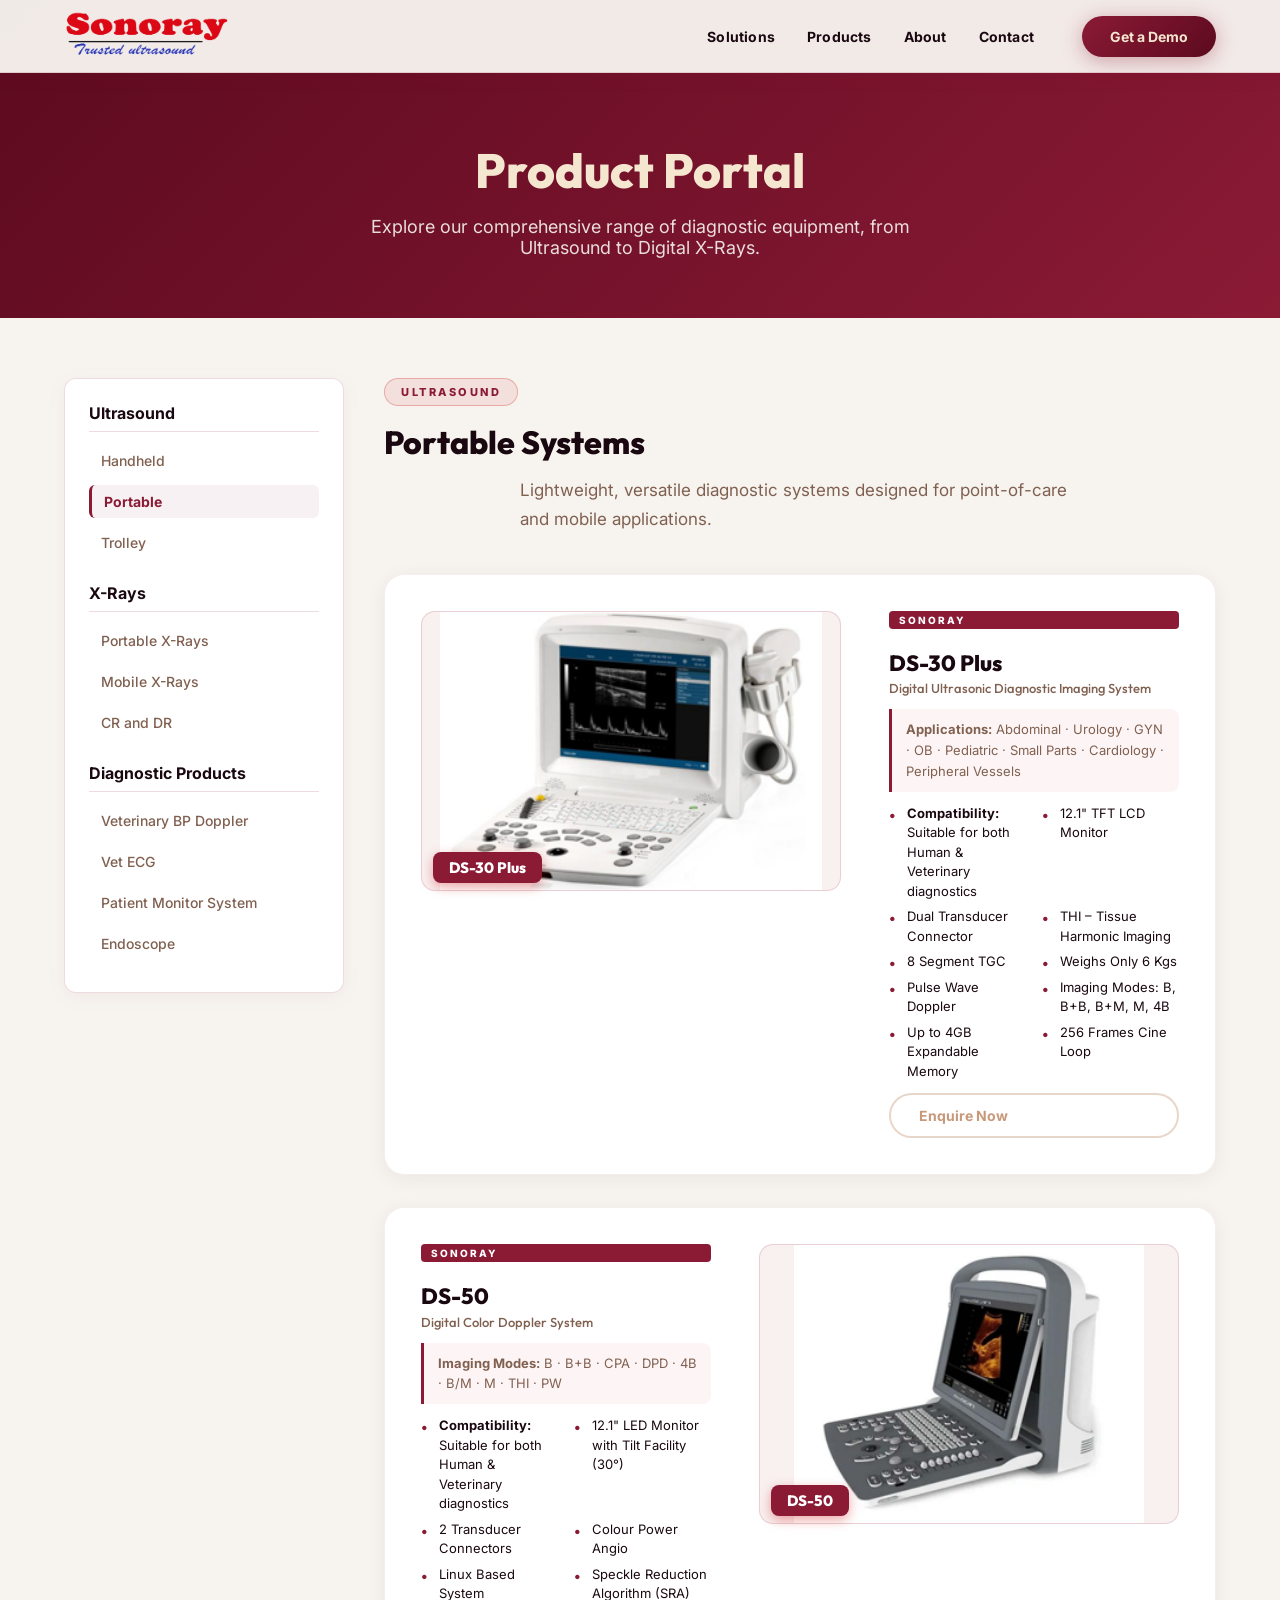
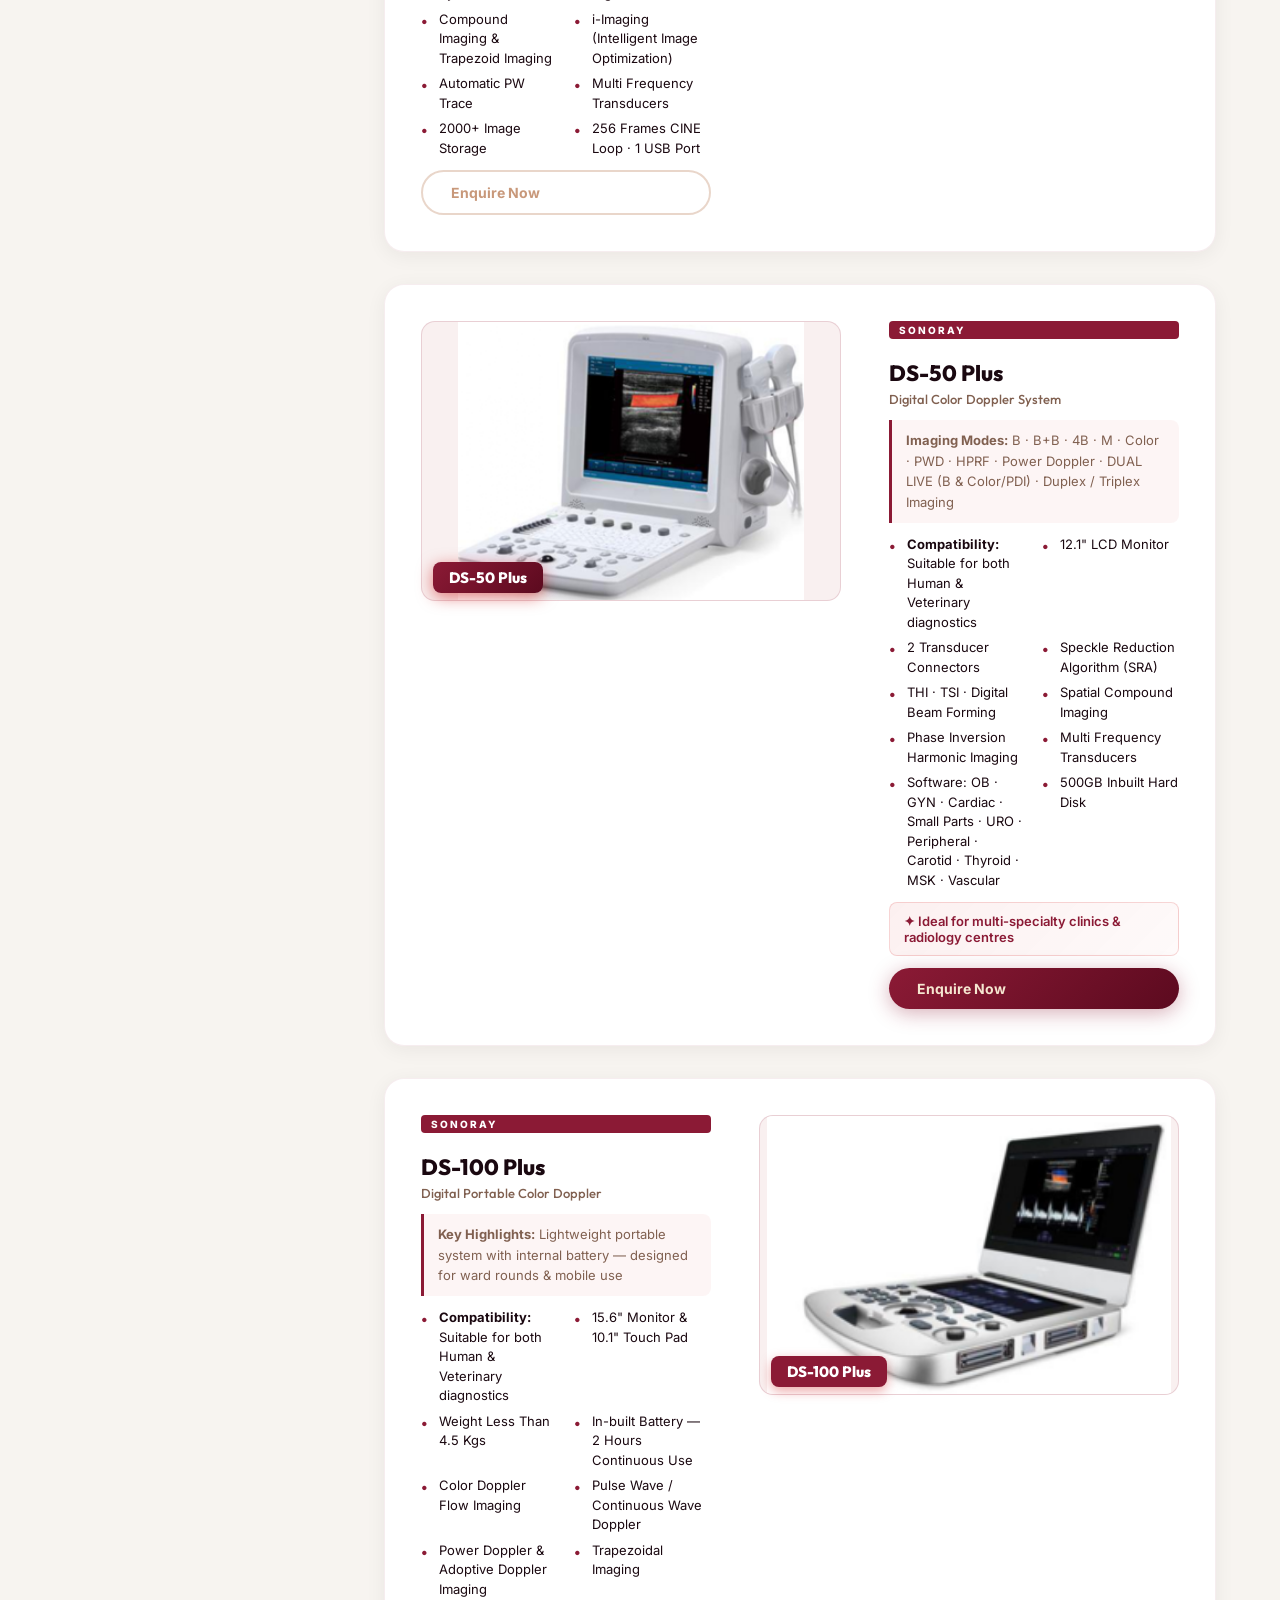
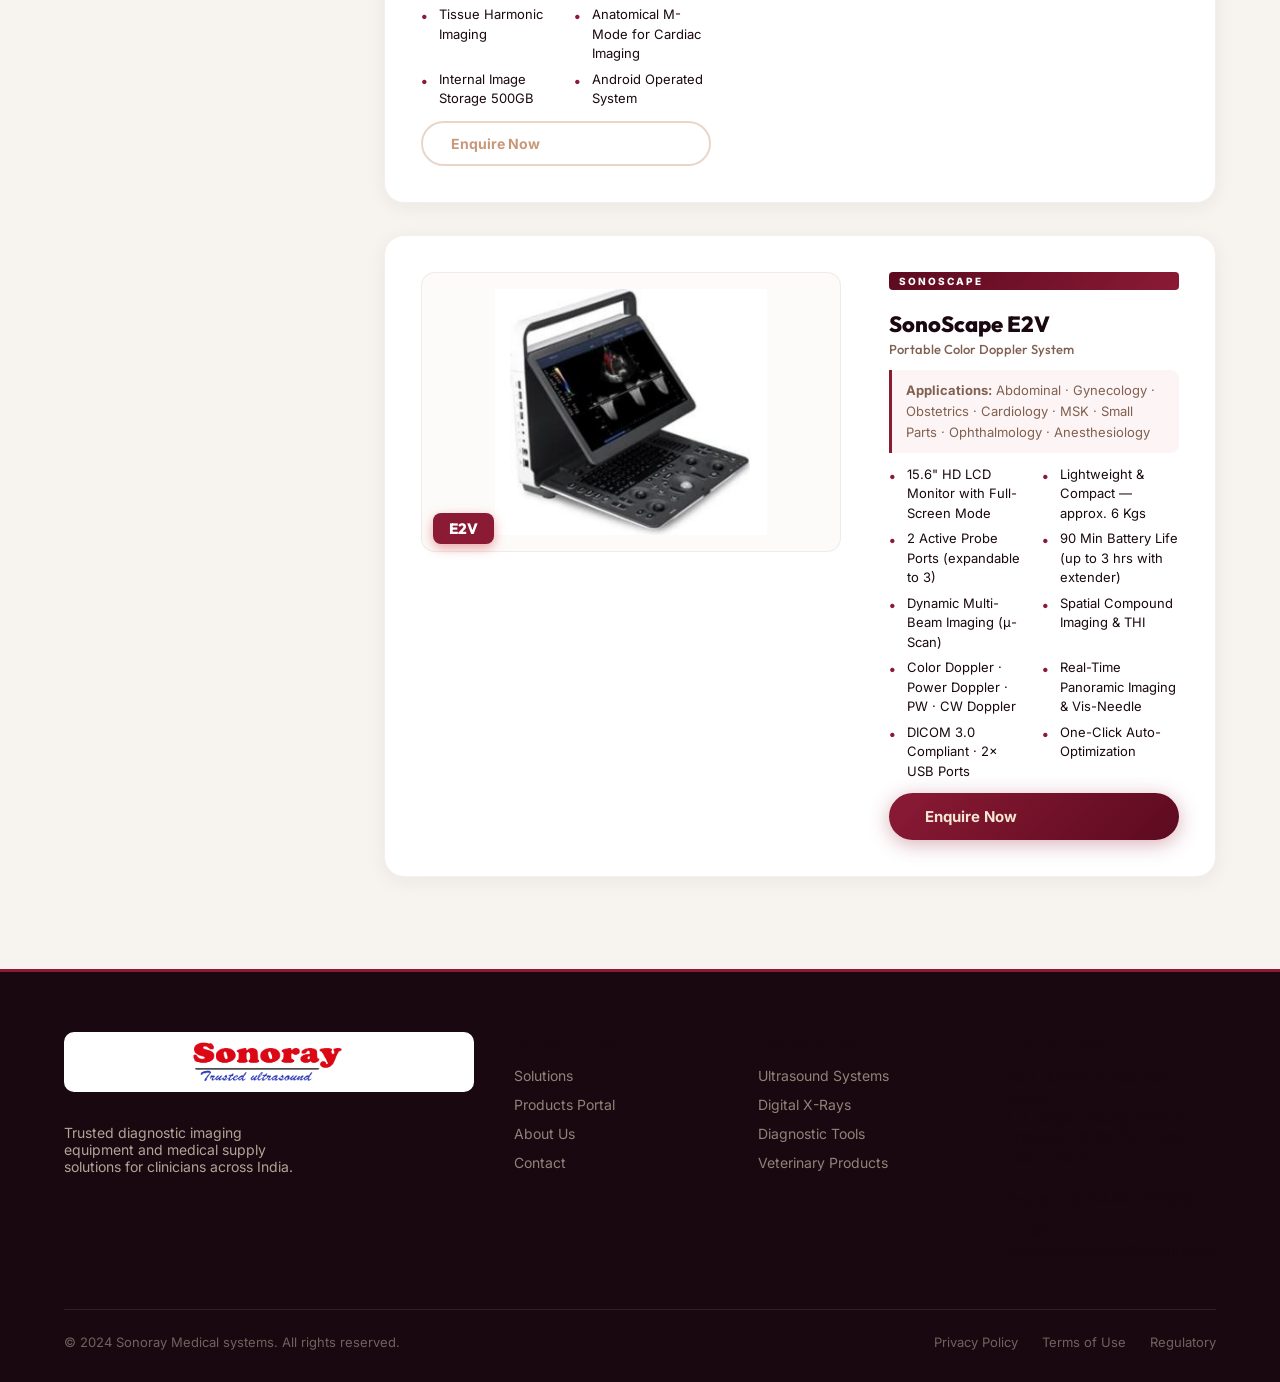
==== commit d6d4b094: "Add custom square favicon to replace generic browser globe icon" ====
--- a/products.html
+++ b/products.html
@@ -4,6 +4,7 @@
   <meta charset="UTF-8" />
   <meta name="viewport" content="width=device-width, initial-scale=1.0"/>
   <title>Product Portal | Sonoray Medical Systems</title>
+  <link rel="icon" type="image/png" href="favicon.png" />
   <meta name="description" content="Explore our comprehensive catalogue of Ultrasound, X-Rays, and Diagnostic products."/>
   <link rel="preconnect" href="https://fonts.googleapis.com"/>
   <link rel="preconnect" href="https://fonts.gstatic.com" crossorigin/>
@@ -56,7 +57,7 @@
            <h3>Ultrasound</h3>
            <ul>
              <li><a href="#" class="portal-link" data-target="us-handheld">Handheld</a></li>
-             <li><a href="#" class="portal-link" data-target="us-portable">Portable</a></li>
+             <li><a href="#" class="portal-link active-filter" data-target="us-portable">Portable</a></li>
              <li><a href="#" class="portal-link" data-target="us-trolley">Trolley</a></li>
            </ul>
         </div>
@@ -84,16 +85,6 @@
       <!-- MAIN CONTENT -->
       <main class="portal-content">
          
-         <!-- WELCOME PANE -->
-         <div id="us-welcome" class="portal-pane" style="display: block; text-align: center; padding: 60px 24px; border: 2px dashed var(--border); border-radius: var(--radius); background: #fff; box-shadow: var(--shadow2);">
-            <div style="font-size: 54px; margin-bottom: 20px; animation: float 4s ease-in-out infinite;">🔍</div>
-            <h2 style="font-family: 'Outfit', sans-serif; font-size: 26px; color: var(--text); margin-bottom: 12px;">Explore Our Products</h2>
-            <p style="color: var(--text2); font-size: 15px; max-width: 480px; margin: 0 auto 24px; line-height: 1.6;">Please select a category from the sidebar menu to view our comprehensive range of medical imaging and diagnostic systems.</p>
-            <div class="prod-highlight" style="display: inline-block; margin: 0 auto; padding: 8px 16px; border-left: 3px solid var(--red);">
-              Select any category (like Handheld, Portable, or X-Rays) to begin.
-            </div>
-         </div>
-         
          <!-- ULTRASOUND: HANDHELD -->
          <div id="us-handheld" class="portal-pane" style="display: none;">
              <div class="section-header" style="text-align: left; margin-bottom: 40px;">
@@ -241,7 +232,7 @@
          </div>
 
          <!-- ULTRASOUND: PORTABLE -->
-         <div id="us-portable" class="portal-pane" style="display: none;">
+         <div id="us-portable" class="portal-pane" style="display: block;">
              <div class="section-header" style="text-align: left; margin-bottom: 40px;">
                <span class="section-tag">Ultrasound</span>
                <h2 style="font-size: 32px;">Portable Systems</h2>
@@ -742,14 +733,9 @@
       <div class="footer-grid">
         <div class="footer-col">
           <img src="sonoray-logo.jpg" alt="Sonoray Medical Systems" class="footer-logo-img"/>
-          <p style="margin-top:20px; font-size:14px; color:rgba(245,230,208,0.7); max-width: 250px; margin-bottom: 20px;">
+          <p style="margin-top:20px; font-size:14px; color:rgba(245,230,208,0.7); max-width: 250px;">
             Trusted diagnostic imaging equipment and medical supply solutions for clinicians across India.
           </p>
-          <div class="social-links">
-            <a href="https://www.instagram.com/" target="_blank" aria-label="Instagram">
-              <svg width="16" height="16" viewBox="0 0 24 24" fill="none" stroke="currentColor" stroke-width="2" stroke-linecap="round" stroke-linejoin="round"><rect x="2" y="2" width="20" height="20" rx="5" ry="5"></rect><path d="M16 11.37A4 4 0 1 1 12.63 8 4 4 0 0 1 16 11.37z"></path><line x1="17.5" y1="6.5" x2="17.51" y2="6.5"></line></svg>
-            </a>
-          </div>
         </div>
         <div class="footer-col">
           <h3>Quick Links</h3>
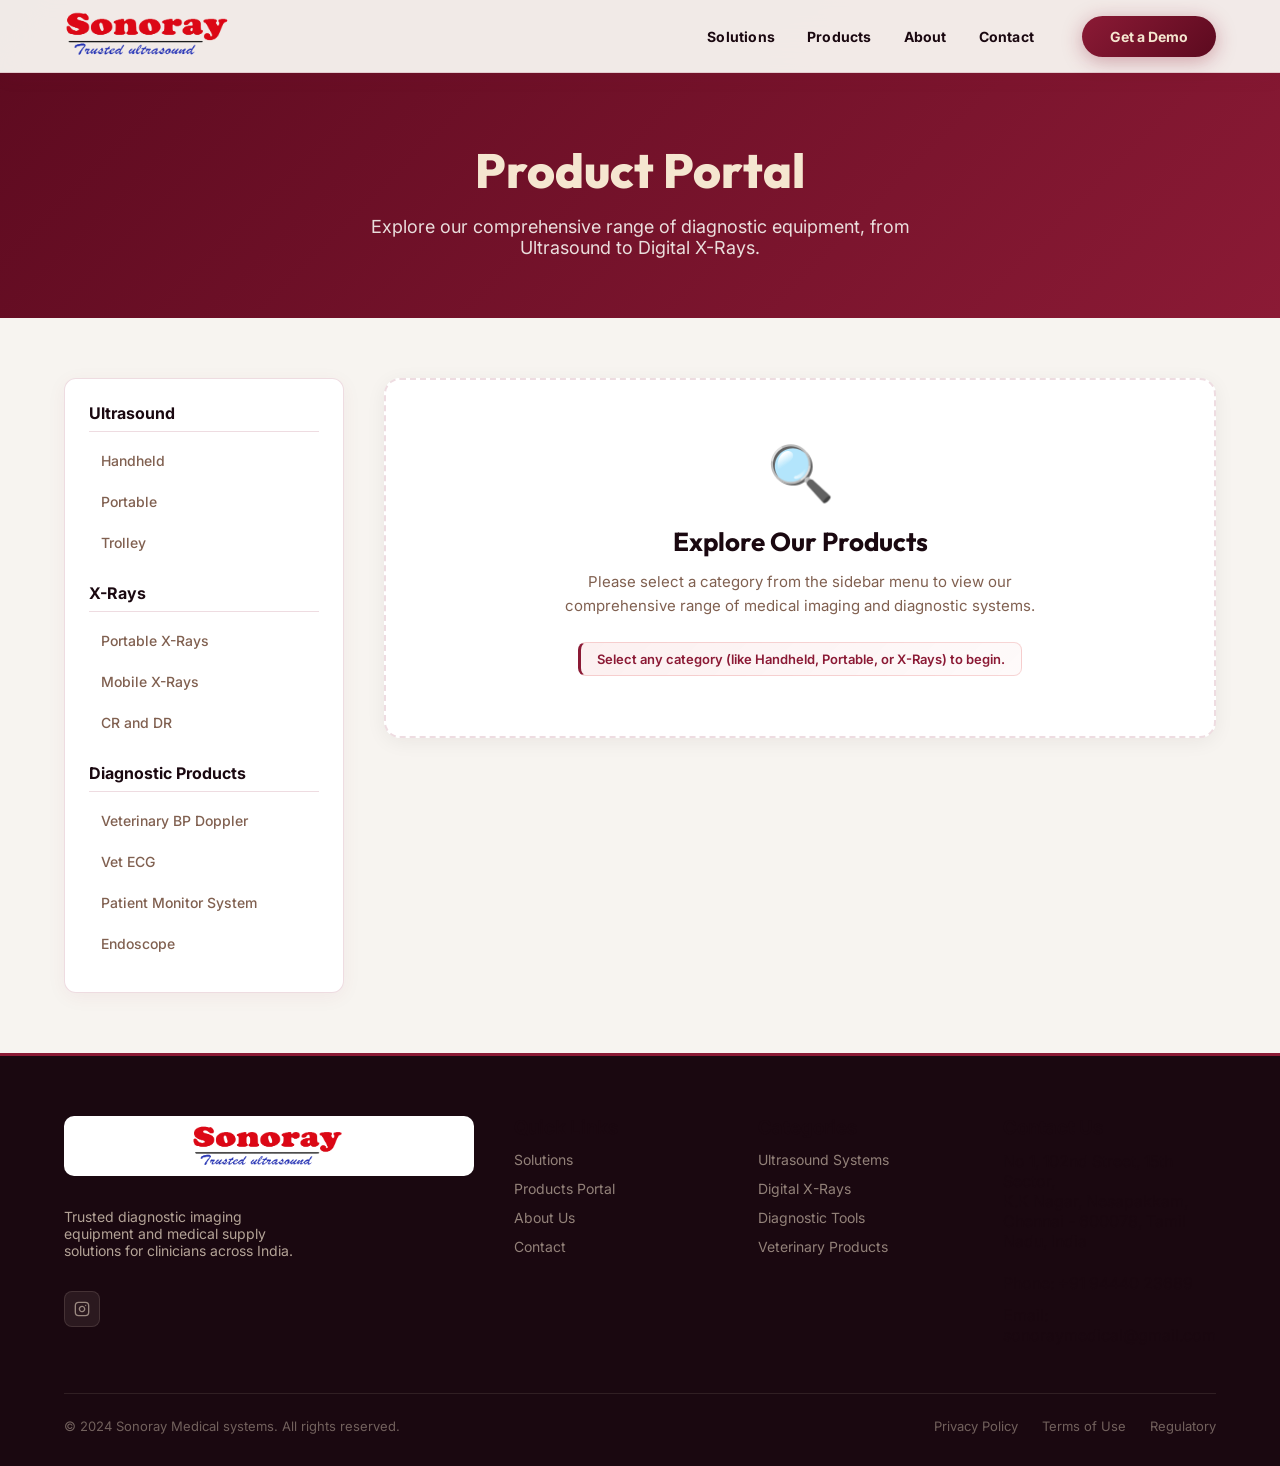
==== commit 6b8a776d: "Merge branch 'main' of https://github.com/SanthoshMsd7/Sonoray_Medical_System" ====
--- a/products.html
+++ b/products.html
@@ -57,7 +57,7 @@
            <h3>Ultrasound</h3>
            <ul>
              <li><a href="#" class="portal-link" data-target="us-handheld">Handheld</a></li>
-             <li><a href="#" class="portal-link active-filter" data-target="us-portable">Portable</a></li>
+             <li><a href="#" class="portal-link" data-target="us-portable">Portable</a></li>
              <li><a href="#" class="portal-link" data-target="us-trolley">Trolley</a></li>
            </ul>
         </div>
@@ -85,6 +85,16 @@
       <!-- MAIN CONTENT -->
       <main class="portal-content">
          
+         <!-- WELCOME PANE -->
+         <div id="us-welcome" class="portal-pane" style="display: block; text-align: center; padding: 60px 24px; border: 2px dashed var(--border); border-radius: var(--radius); background: #fff; box-shadow: var(--shadow2);">
+            <div style="font-size: 54px; margin-bottom: 20px; animation: float 4s ease-in-out infinite;">🔍</div>
+            <h2 style="font-family: 'Outfit', sans-serif; font-size: 26px; color: var(--text); margin-bottom: 12px;">Explore Our Products</h2>
+            <p style="color: var(--text2); font-size: 15px; max-width: 480px; margin: 0 auto 24px; line-height: 1.6;">Please select a category from the sidebar menu to view our comprehensive range of medical imaging and diagnostic systems.</p>
+            <div class="prod-highlight" style="display: inline-block; margin: 0 auto; padding: 8px 16px; border-left: 3px solid var(--red);">
+              Select any category (like Handheld, Portable, or X-Rays) to begin.
+            </div>
+         </div>
+         
          <!-- ULTRASOUND: HANDHELD -->
          <div id="us-handheld" class="portal-pane" style="display: none;">
              <div class="section-header" style="text-align: left; margin-bottom: 40px;">
@@ -232,7 +242,7 @@
          </div>
 
          <!-- ULTRASOUND: PORTABLE -->
-         <div id="us-portable" class="portal-pane" style="display: block;">
+         <div id="us-portable" class="portal-pane" style="display: none;">
              <div class="section-header" style="text-align: left; margin-bottom: 40px;">
                <span class="section-tag">Ultrasound</span>
                <h2 style="font-size: 32px;">Portable Systems</h2>
@@ -733,9 +743,14 @@
       <div class="footer-grid">
         <div class="footer-col">
           <img src="sonoray-logo.jpg" alt="Sonoray Medical Systems" class="footer-logo-img"/>
-          <p style="margin-top:20px; font-size:14px; color:rgba(245,230,208,0.7); max-width: 250px;">
+          <p style="margin-top:20px; font-size:14px; color:rgba(245,230,208,0.7); max-width: 250px; margin-bottom: 20px;">
             Trusted diagnostic imaging equipment and medical supply solutions for clinicians across India.
           </p>
+          <div class="social-links">
+            <a href="https://www.instagram.com/sonoraymedicalsystems/" target="_blank" aria-label="Instagram">
+              <svg width="16" height="16" viewBox="0 0 24 24" fill="none" stroke="currentColor" stroke-width="2" stroke-linecap="round" stroke-linejoin="round"><rect x="2" y="2" width="20" height="20" rx="5" ry="5"></rect><path d="M16 11.37A4 4 0 1 1 12.63 8 4 4 0 0 1 16 11.37z"></path><line x1="17.5" y1="6.5" x2="17.51" y2="6.5"></line></svg>
+            </a>
+          </div>
         </div>
         <div class="footer-col">
           <h3>Quick Links</h3>
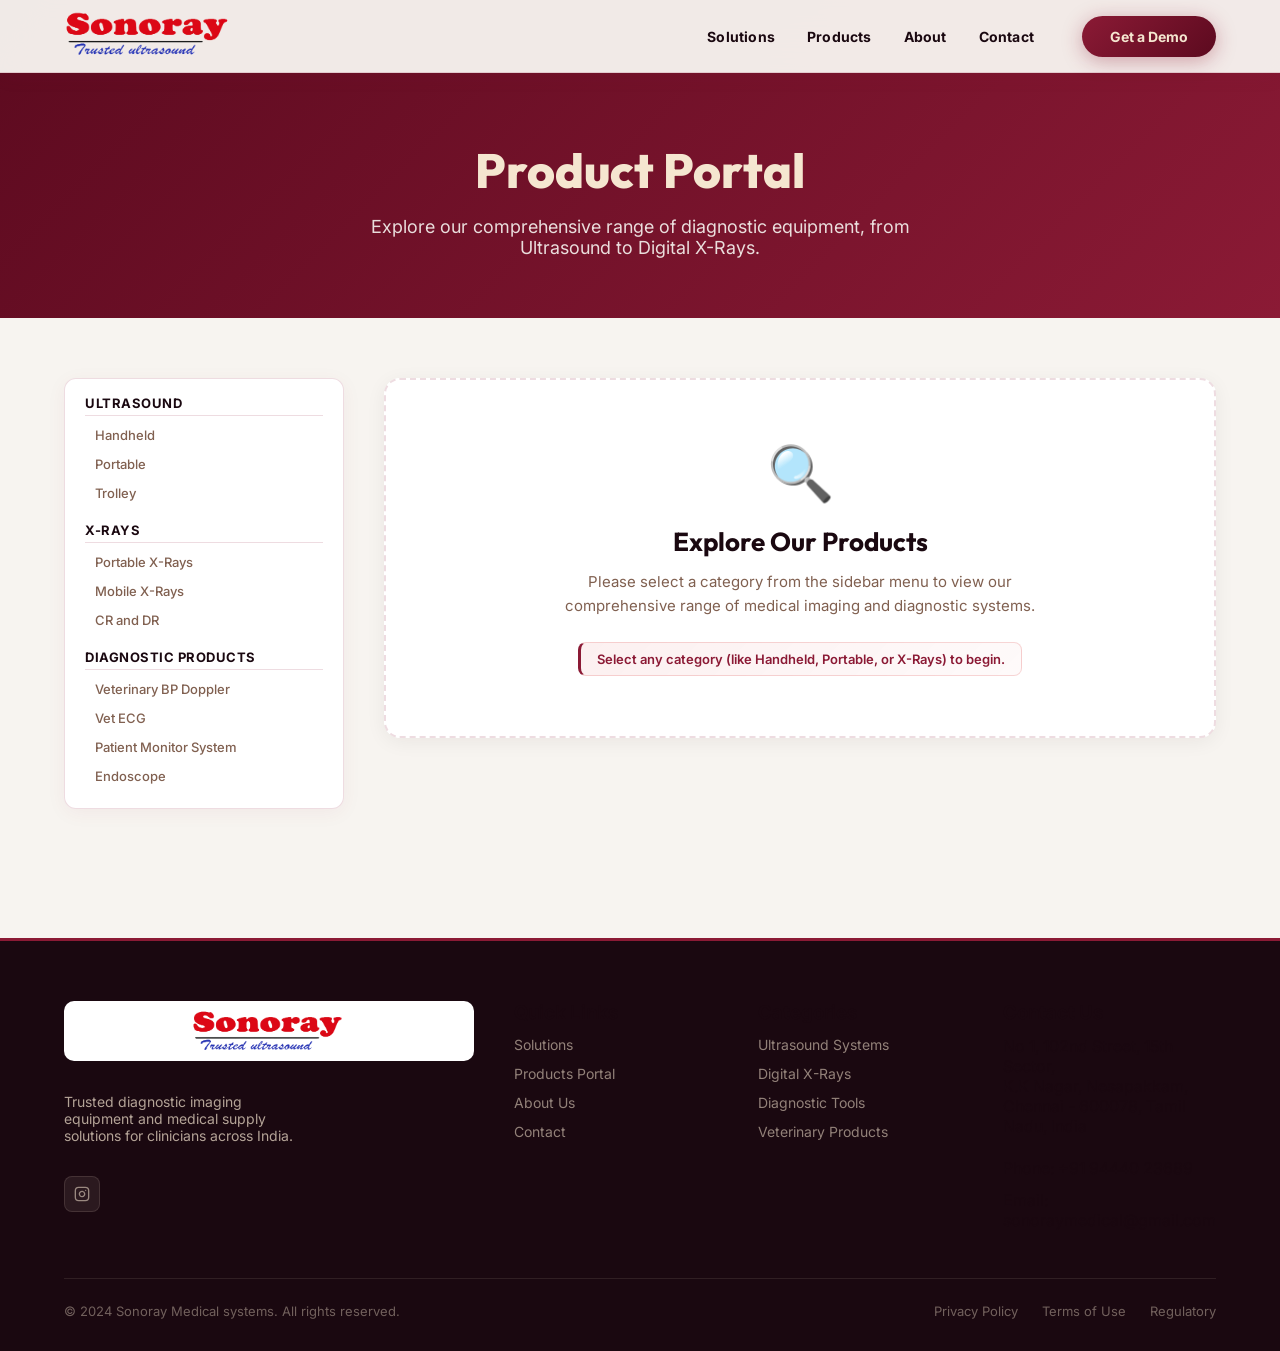
==== commit 8bd12955: "Update RAE 105, 107, 500 images and replace rae109.jpg with rae109.png in products" ====
--- a/products.html
+++ b/products.html
@@ -40,15 +40,15 @@
   </nav>
 
   <!-- PAGE HEADER -->
-  <section class="page-header" style="padding: 140px 24px 60px; background: linear-gradient(135deg, var(--red-dark), var(--red)); color: #f5e6d0; text-align: center;">
+  <section class="page-header">
     <div class="container">
-      <h1 style="font-family: 'Outfit', sans-serif; font-size: 48px; font-weight: 800; margin-bottom: 16px;">Product Portal</h1>
-      <p style="color: #f7f4f0; font-size: 18px; max-width: 600px; margin: 0 auto; opacity: 0.9;">Explore our comprehensive range of diagnostic equipment, from Ultrasound to Digital X-Rays.</p>
+      <h1>Product Portal</h1>
+      <p>Explore our comprehensive range of diagnostic equipment, from Ultrasound to Digital X-Rays.</p>
     </div>
   </section>
 
   <!-- PORTAL LAYOUT -->
-  <section class="portal-section" style="padding: 60px 0; background: var(--bg);">
+  <section class="portal-section">
     <div class="container portal-layout">
       <!-- SIDEBAR -->
       <aside class="portal-sidebar">
@@ -86,11 +86,11 @@
       <main class="portal-content">
          
          <!-- WELCOME PANE -->
-         <div id="us-welcome" class="portal-pane" style="display: block; text-align: center; padding: 60px 24px; border: 2px dashed var(--border); border-radius: var(--radius); background: #fff; box-shadow: var(--shadow2);">
-            <div style="font-size: 54px; margin-bottom: 20px; animation: float 4s ease-in-out infinite;">🔍</div>
-            <h2 style="font-family: 'Outfit', sans-serif; font-size: 26px; color: var(--text); margin-bottom: 12px;">Explore Our Products</h2>
-            <p style="color: var(--text2); font-size: 15px; max-width: 480px; margin: 0 auto 24px; line-height: 1.6;">Please select a category from the sidebar menu to view our comprehensive range of medical imaging and diagnostic systems.</p>
-            <div class="prod-highlight" style="display: inline-block; margin: 0 auto; padding: 8px 16px; border-left: 3px solid var(--red);">
+         <div id="us-welcome" class="portal-pane welcome-pane">
+            <div class="welcome-icon">🔍</div>
+            <h2>Explore Our Products</h2>
+            <p>Please select a category from the sidebar menu to view our comprehensive range of medical imaging and diagnostic systems.</p>
+            <div class="prod-highlight">
               Select any category (like Handheld, Portable, or X-Rays) to begin.
             </div>
          </div>
@@ -720,7 +720,7 @@
          <div id="diag-monitor" class="portal-pane" style="display: none;">
              <div class="section-header" style="text-align: left; margin-bottom: 40px;">
                <span class="section-tag">Diagnostic Products</span>
-               <h2 style="font-size: 32px;">Patient Monitor System</h2>
+                 <h2 style="font-size: 32px;">Patient Monitor System</h2>
              </div>
              <div class="empty-state"><p><em>Products to be listed soon.</em></p></div>
          </div>
@@ -728,9 +728,162 @@
          <div id="diag-endoscope" class="portal-pane" style="display: none;">
              <div class="section-header" style="text-align: left; margin-bottom: 40px;">
                <span class="section-tag">Diagnostic Products</span>
-               <h2 style="font-size: 32px;">Endoscope</h2>
-             </div>
-             <div class="empty-state"><p><em>Products to be listed soon.</em></p></div>
+               <h2 style="font-size: 32px;">Endoscopes &amp; Workstations</h2>
+             </div>
+             
+             <!-- RAE 105 -->
+             <div class="prod-detail-card" id="rae105">
+               <div class="prod-detail-img-wrap">
+                 <img src="rae105.png?v=1" alt="RAE 105 Portable USB Endoscope" class="prod-detail-img"/>
+                 <div class="prod-model-badge">RAE 105</div>
+               </div>
+               <div class="prod-detail-content">
+                 <div class="product-brand-tag">SONORAY</div>
+                 <h3>RAE 105 <span class="prod-type-label">Portable USB Veterinary Endoscope</span></h3>
+                 <p class="prod-applications"><strong>Key Highlights:</strong> An ultra-portable veterinary endoscopy solution connecting directly to tablets or laptops via USB, ideal for quick examinations in small animal practices.</p>
+                 <ul class="prod-features">
+                   <li><strong>Connectivity:</strong> Direct USB-C/USB 2.0 output to Windows/Android devices</li>
+                   <li><strong>Probe Diameter:</strong> Slim 5.5mm insertion tube for patient comfort</li>
+                   <li><strong>Working Length:</strong> 750mm flexible insertion tube</li>
+                   <li><strong>Illumination:</strong> Adjustable 6-LED cluster light source</li>
+                   <li><strong>Resolution:</strong> High-definition micro-camera sensor</li>
+                   <li><strong>Waterproofing:</strong> IP67 rated insertion tube and camera head</li>
+                 </ul>
+                 <a href="index.html#contact" class="btn btn-primary">Enquire Now</a>
+               </div>
+             </div>
+
+             <!-- RAE 107 -->
+             <div class="prod-detail-card reverse" id="rae107">
+               <div class="prod-detail-img-wrap">
+                 <img src="rae107.png?v=1" alt="RAE 107 Portable WiFi Endoscope" class="prod-detail-img"/>
+                 <div class="prod-model-badge">RAE 107</div>
+               </div>
+               <div class="prod-detail-content">
+                 <div class="product-brand-tag">SONORAY</div>
+                 <h3>RAE 107 <span class="prod-type-label">Wireless Portable Veterinary Endoscope</span></h3>
+                 <p class="prod-applications"><strong>Key Highlights:</strong> State-of-the-art wireless veterinary endoscope transmitting high-definition video directly to iOS and Android smartphones or tablets.</p>
+                 <ul class="prod-features">
+                   <li><strong>Connectivity:</strong> Built-in high-speed Wi-Fi module (up to 10m range)</li>
+                   <li><strong>Probe Diameter:</strong> 5.5mm slim outer diameter</li>
+                   <li><strong>Battery:</strong> Rechargeable lithium battery with 2+ hours operating time</li>
+                   <li><strong>Working Length:</strong> 1500mm flexible insertion tube</li>
+                   <li><strong>Illumination:</strong> Variable-intensity LED lights</li>
+                   <li><strong>Software:</strong> Compatible with dedicated veterinary imaging app</li>
+                 </ul>
+                 <a href="index.html#contact" class="btn btn-outline">Enquire Now</a>
+               </div>
+             </div>
+
+             <!-- RAE 109 -->
+             <div class="prod-detail-card" id="rae109">
+               <div class="prod-detail-img-wrap">
+                 <img src="rae109.png?v=1" alt="RAE 109 Portable USB Gastroscope" class="prod-detail-img"/>
+                 <div class="prod-model-badge">RAE 109</div>
+               </div>
+               <div class="prod-detail-content">
+                 <div class="product-brand-tag">SONORAY</div>
+                 <h3>RAE 109 <span class="prod-type-label">Portable Veterinary Video Gastroscope</span></h3>
+                 <p class="prod-applications"><strong>Key Highlights:</strong> Designed for upper and lower gastrointestinal endoscopy in companion animals, combining a professional-grade insertion tube with simple USB connectivity.</p>
+                 <ul class="prod-features">
+                   <li><strong>Working Channel:</strong> 2.0mm biopsy/instrument channel</li>
+                   <li><strong>Probe Diameter:</strong> 8.0mm outer diameter</li>
+                   <li><strong>Working Length:</strong> 1500mm length with 4-way angulation</li>
+                   <li><strong>Angulation Range:</strong> Up 180°, Down 130°, Left/Right 120°</li>
+                   <li><strong>Connectivity:</strong> Plug-and-play USB output</li>
+                   <li><strong>Integrated Valves:</strong> Air/Water feeding and suction ports</li>
+                 </ul>
+                 <a href="index.html#contact" class="btn btn-primary">Enquire Now</a>
+               </div>
+             </div>
+
+             <!-- RAE 500 -->
+             <div class="prod-detail-card reverse" id="rae500">
+               <div class="prod-detail-img-wrap">
+                 <img src="rae500.png?v=1" alt="RAE 500 Portable Smart Otoscope" class="prod-detail-img"/>
+                 <div class="prod-model-badge">RAE 500</div>
+               </div>
+               <div class="prod-detail-content">
+                 <div class="product-brand-tag">SONORAY</div>
+                 <h3>RAE 500 <span class="prod-type-label">Handheld Wireless Veterinary Video Otoscope</span></h3>
+                 <p class="prod-applications"><strong>Key Highlights:</strong> A compact, ergonomic video otoscope that provides crystal-clear digital visualization of the external auditory canal and tympanic membrane.</p>
+                 <ul class="prod-features">
+                   <li><strong>Connectivity:</strong> High-definition Wi-Fi digital transmission</li>
+                   <li><strong>Illumination:</strong> 6 ring-mounted bright LEDs</li>
+                   <li><strong>Probe Specs:</strong> 3.9mm ultra-slim probe head</li>
+                   <li><strong>Compatibility:</strong> Specially designed veterinary specula attachments</li>
+                   <li><strong>Capture Support:</strong> One-click snapshot and video recording via mobile app</li>
+                   <li><strong>Battery:</strong> Built-in rechargeable battery for up to 3 hours of operation</li>
+                 </ul>
+                 <a href="index.html#contact" class="btn btn-outline">Enquire Now</a>
+               </div>
+             </div>
+
+             <!-- VET 600 -->
+             <div class="prod-detail-card" id="vet600">
+               <div class="prod-detail-img-wrap">
+                 <img src="vet600.jpg?v=1" alt="VET 600 Diagnostic & Treatment Platform" class="prod-detail-img"/>
+                 <div class="prod-model-badge">VET 600</div>
+               </div>
+               <div class="prod-detail-content">
+                 <div class="product-brand-tag">SONORAY</div>
+                 <h3>VET 600 <span class="prod-type-label">Multi-Functional Endoscopy &amp; Diagnostic Station</span></h3>
+                 <p class="prod-applications"><strong>Key Highlights:</strong> A comprehensive diagnostic and treatment platform integrating light source, camera, and display unit in a single robust medical-grade unit.</p>
+                 <ul class="prod-features">
+                   <li><strong>Display:</strong> Integrated 15-inch high-resolution medical LCD monitor</li>
+                   <li><strong>Camera System:</strong> Full HD video processing unit</li>
+                   <li><strong>Light Source:</strong> High-intensity 80W LED light source (5500K color temp)</li>
+                   <li><strong>Storage:</strong> Built-in digital workstation for patient records, images, and video recording</li>
+                   <li><strong>Ports:</strong> Dual HDMI/USB outputs for external displays and storage devices</li>
+                   <li><strong>Compatibility:</strong> Works seamlessly with both flexible and rigid scopes</li>
+                 </ul>
+                 <a href="index.html#contact" class="btn btn-primary">Enquire Now</a>
+               </div>
+             </div>
+
+             <!-- JTA 300 -->
+             <div class="prod-detail-card reverse" id="jta300">
+               <div class="prod-detail-img-wrap">
+                 <img src="jta300.png?v=1" alt="JTA 300 Veterinary Suction Pump" class="prod-detail-img"/>
+                 <div class="prod-model-badge">JTA 300</div>
+               </div>
+               <div class="prod-detail-content">
+                 <div class="product-brand-tag">SONORAY</div>
+                 <h3>JTA 300 <span class="prod-type-label">Veterinary Aspiration &amp; Suction System</span></h3>
+                 <p class="prod-applications"><strong>Key Highlights:</strong> Heavy-duty, high-vacuum veterinary aspirator designed for endoscopy support, surgical fluids extraction, and general clinical suction needs.</p>
+                 <ul class="prod-features">
+                   <li><strong>Vacuum Range:</strong> Adjustable high-vacuum (up to -0.09 MPa)</li>
+                   <li><strong>Flow Rate:</strong> Max flow rate ≥ 20 L/min for quick fluid clearance</li>
+                   <li><strong>Storage:</strong> Double 2500ml shatterproof bottles with overflow protection</li>
+                   <li><strong>Noise Level:</strong> Low-noise operation (≤ 55 dB)</li>
+                   <li><strong>Pump Mechanism:</strong> Maintenance-free oil-free piston pump</li>
+                   <li><strong>Foot Switch:</strong> Ergonomic pedal control for hands-free surgical operation</li>
+                 </ul>
+                 <a href="index.html#contact" class="btn btn-outline">Enquire Now</a>
+               </div>
+             </div>
+
+             <!-- JTA 310 -->
+             <div class="prod-detail-card" id="jta310">
+               <div class="prod-detail-img-wrap">
+                 <img src="jta310.png?v=1" alt="JTA 310 Endoscopy Workstation" class="prod-detail-img"/>
+                 <div class="prod-model-badge">JTA 310</div>
+               </div>
+               <div class="prod-detail-content">
+                 <div class="product-brand-tag">SONORAY</div>
+                 <h3>JTA 310 <span class="prod-type-label">Mobile Veterinary Endoscopy Workstation Trolley</span></h3>
+                 <p class="prod-applications"><strong>Key Highlights:</strong> Professional-grade mobile workstation trolley designed specifically to organize and transport complex endoscopy systems and accessories.</p>
+                 <ul class="prod-features">
+                   <li><strong>Structure:</strong> Robust steel-aluminum frame with anti-static medical casters</li>
+                   <li><strong>Shelving:</strong> Multiple adjustable shelves with safety rails for monitors and light sources</li>
+                   <li><strong>Scope Holders:</strong> Dedicated dual-side flexible endoscope hanging brackets</li>
+                   <li><strong>Storage:</strong> Lockable drawer for biopsy forceps and accessories</li>
+                   <li><strong>Power Management:</strong> Integrated multi-outlet power strip with surge protection</li>
+                   <li><strong>Mobility:</strong> 360-degree rotating wheels with independent locking brakes</li>
+                 </ul>
+                 <a href="index.html#contact" class="btn btn-primary">Enquire Now</a>
+               </div>
+             </div>
          </div>
 
       </main>
--- a/style.css
+++ b/style.css
@@ -41,7 +41,10 @@
 .nav-links a:hover { color: var(--red); }
 .nav-cta { margin-left: 16px; }
 .hamburger { display: none; flex-direction: column; gap: 5px; background: none; border: none; cursor: pointer; padding: 4px; }
-.hamburger span { width: 24px; height: 2px; background: var(--red); border-radius: 2px; }
+.hamburger span { width: 24px; height: 2px; background: var(--red); border-radius: 2px; transition: all 0.3s ease; }
+.hamburger.active span:nth-child(1) { transform: translateY(7px) rotate(45deg); }
+.hamburger.active span:nth-child(2) { opacity: 0; }
+.hamburger.active span:nth-child(3) { transform: translateY(-7px) rotate(-45deg); }
 .mobile-menu { display: none; flex-direction: column; gap: 16px; padding: 20px 24px; border-top: 1px solid var(--border); background: var(--bg); }
 .mobile-menu a { color: var(--text); text-decoration: none; font-size: 15px; font-weight: 600; transition: color 0.2s; }
 .mobile-menu a:hover { color: var(--red); }
@@ -337,13 +340,13 @@
   .cta-grid { grid-template-columns: 1fr; gap: 48px; }
   .footer-grid { grid-template-columns: 1fr 1fr; }
 }
-@media (max-width: 768px) {
-  #hero { flex-direction: column; text-align: center; padding: 100px 24px 60px; }
+@media (max-width: 992px) {
+  #hero { flex-direction: column; text-align: center; padding: 120px 24px 60px; }
   .hero-actions { justify-content: center; }
   .hero-stats { justify-content: center; }
   .hero-visual { min-height: 300px; }
-  .hero-img { width: 260px; }
-  .ring-2, .ring-3 { display: none; }
+  .hero-img { width: 280px; }
+  .hero-img-ring { display: none; }
   .badge-ai, .badge-fda { display: none; }
   .nav-links, .nav-cta { display: none; }
   .hamburger { display: flex; margin-left: auto; }
@@ -504,6 +507,64 @@
   border-color: var(--border2) !important;
 }
 
+/* ── PRODUCTS PAGE HEADER & WELCOME ── */
+.page-header {
+  padding: 140px 24px 60px;
+  background: linear-gradient(135deg, var(--red-dark), var(--red));
+  color: #f5e6d0;
+  text-align: center;
+}
+.page-header h1 {
+  font-family: 'Outfit', sans-serif;
+  font-size: 48px;
+  font-weight: 800;
+  margin-bottom: 16px;
+}
+.page-header p {
+  color: #f7f4f0;
+  font-size: 18px;
+  max-width: 600px;
+  margin: 0 auto;
+  opacity: 0.9;
+}
+.portal-section {
+  padding: 60px 0;
+  background: var(--bg);
+}
+.welcome-pane {
+  display: block;
+  text-align: center;
+  padding: 60px 24px;
+  border: 2px dashed var(--border);
+  border-radius: var(--radius);
+  background: #fff;
+  box-shadow: var(--shadow2);
+}
+.welcome-pane .welcome-icon {
+  font-size: 54px;
+  margin-bottom: 20px;
+  animation: float 4s ease-in-out infinite;
+}
+.welcome-pane h2 {
+  font-family: 'Outfit', sans-serif;
+  font-size: 26px;
+  color: var(--text);
+  margin-bottom: 12px;
+}
+.welcome-pane p {
+  color: var(--text2);
+  font-size: 15px;
+  max-width: 480px;
+  margin: 0 auto 24px;
+  line-height: 1.6;
+}
+.welcome-pane .prod-highlight {
+  display: inline-block;
+  margin: 0 auto;
+  padding: 8px 16px;
+  border-left: 3px solid var(--red);
+}
+
 /* ── PRODUCTS PORTAL ── */
 .portal-layout {
   display: grid;
@@ -518,21 +579,36 @@
   background: #fff;
   border: 1px solid var(--border);
   border-radius: 12px;
-  padding: 24px;
+  padding: 16px 20px;
   box-shadow: 0 4px 20px rgba(139,26,53,0.05);
-}
-
-.sidebar-category { margin-bottom: 24px; }
+  max-height: calc(100vh - 130px);
+  overflow-y: auto;
+}
+
+.portal-sidebar::-webkit-scrollbar {
+  width: 4px;
+}
+.portal-sidebar::-webkit-scrollbar-track {
+  background: transparent;
+}
+.portal-sidebar::-webkit-scrollbar-thumb {
+  background: var(--border2);
+  border-radius: 2px;
+}
+
+.sidebar-category { margin-bottom: 16px; }
 .sidebar-category:last-child { margin-bottom: 0; }
 .sidebar-category h3 {
-  font-size: 16px; color: var(--text); margin-bottom: 12px;
-  padding-bottom: 8px; border-bottom: 1px solid var(--border);
+  font-size: 13px; color: var(--text); margin-bottom: 6px;
+  padding-bottom: 4px; border-bottom: 1px solid var(--border);
+  text-transform: uppercase;
+  letter-spacing: 0.5px;
 }
 .sidebar-category ul { list-style: none; }
-.sidebar-category li { margin-bottom: 8px; }
+.sidebar-category li { margin-bottom: 3px; }
 .portal-link {
-  text-decoration: none; color: var(--text2); font-size: 14px; font-weight: 500;
-  display: block; padding: 8px 12px; border-radius: 6px; transition: all 0.2s;
+  text-decoration: none; color: var(--text2); font-size: 13px; font-weight: 500;
+  display: block; padding: 5px 10px; border-radius: 6px; transition: all 0.2s;
 }
 .portal-link:hover { background: var(--surface2); color: var(--red); }
 .portal-link.active-filter {
@@ -554,6 +630,59 @@
 }
 
 @media (max-width: 900px) {
-  .portal-layout { grid-template-columns: 1fr; }
-  .portal-sidebar { position: relative; top: 0; }
-}
+  .portal-layout { grid-template-columns: 1fr; gap: 24px; }
+  .portal-sidebar {
+    position: relative;
+    top: 0;
+    padding: 20px;
+    display: flex;
+    flex-direction: column;
+    gap: 16px;
+    max-height: none;
+    overflow-y: visible;
+  }
+  .sidebar-category { margin-bottom: 0; }
+  .sidebar-category h3 {
+    font-size: 14px;
+    margin-bottom: 8px;
+    padding-bottom: 4px;
+  }
+  .sidebar-category ul {
+    display: flex;
+    flex-wrap: wrap;
+    gap: 8px;
+  }
+  .sidebar-category li { margin-bottom: 0; }
+  .portal-link {
+    padding: 6px 12px;
+    font-size: 13px;
+    border: 1px solid var(--border);
+    background: var(--surface2);
+  }
+  
+  .prod-detail-card,
+  .prod-detail-card.reverse { grid-template-columns: 1fr; padding: 24px; }
+  .prod-detail-card.reverse .prod-detail-img-wrap,
+  .prod-detail-card.reverse .prod-detail-content { order: unset; }
+  .prod-detail-img { height: 220px; }
+  .prod-features { grid-template-columns: 1fr; }
+}
+
+@media (max-width: 576px) {
+  .container { padding: 0 16px; }
+  .section { padding: 60px 0; }
+  #hero { padding: 120px 16px 40px; }
+  .hero-title { font-size: clamp(30px, 8vw, 38px); }
+  .hero-desc { font-size: 15px; margin-bottom: 24px; }
+  .hero-stats { gap: 16px; }
+  .stat-num { font-size: 24px; }
+  .solution-card, .tech-feature, .testimonial-card, .contact-form { padding: 20px; }
+  .form-row { gap: 0; }
+  .footer-bottom { padding-top: 16px; }
+  
+  .page-header { padding: 100px 16px 40px; }
+  .page-header h1 { font-size: 32px; }
+  .page-header p { font-size: 15px; }
+  .portal-section { padding: 40px 0; }
+  .welcome-pane { padding: 40px 16px; }
+}
